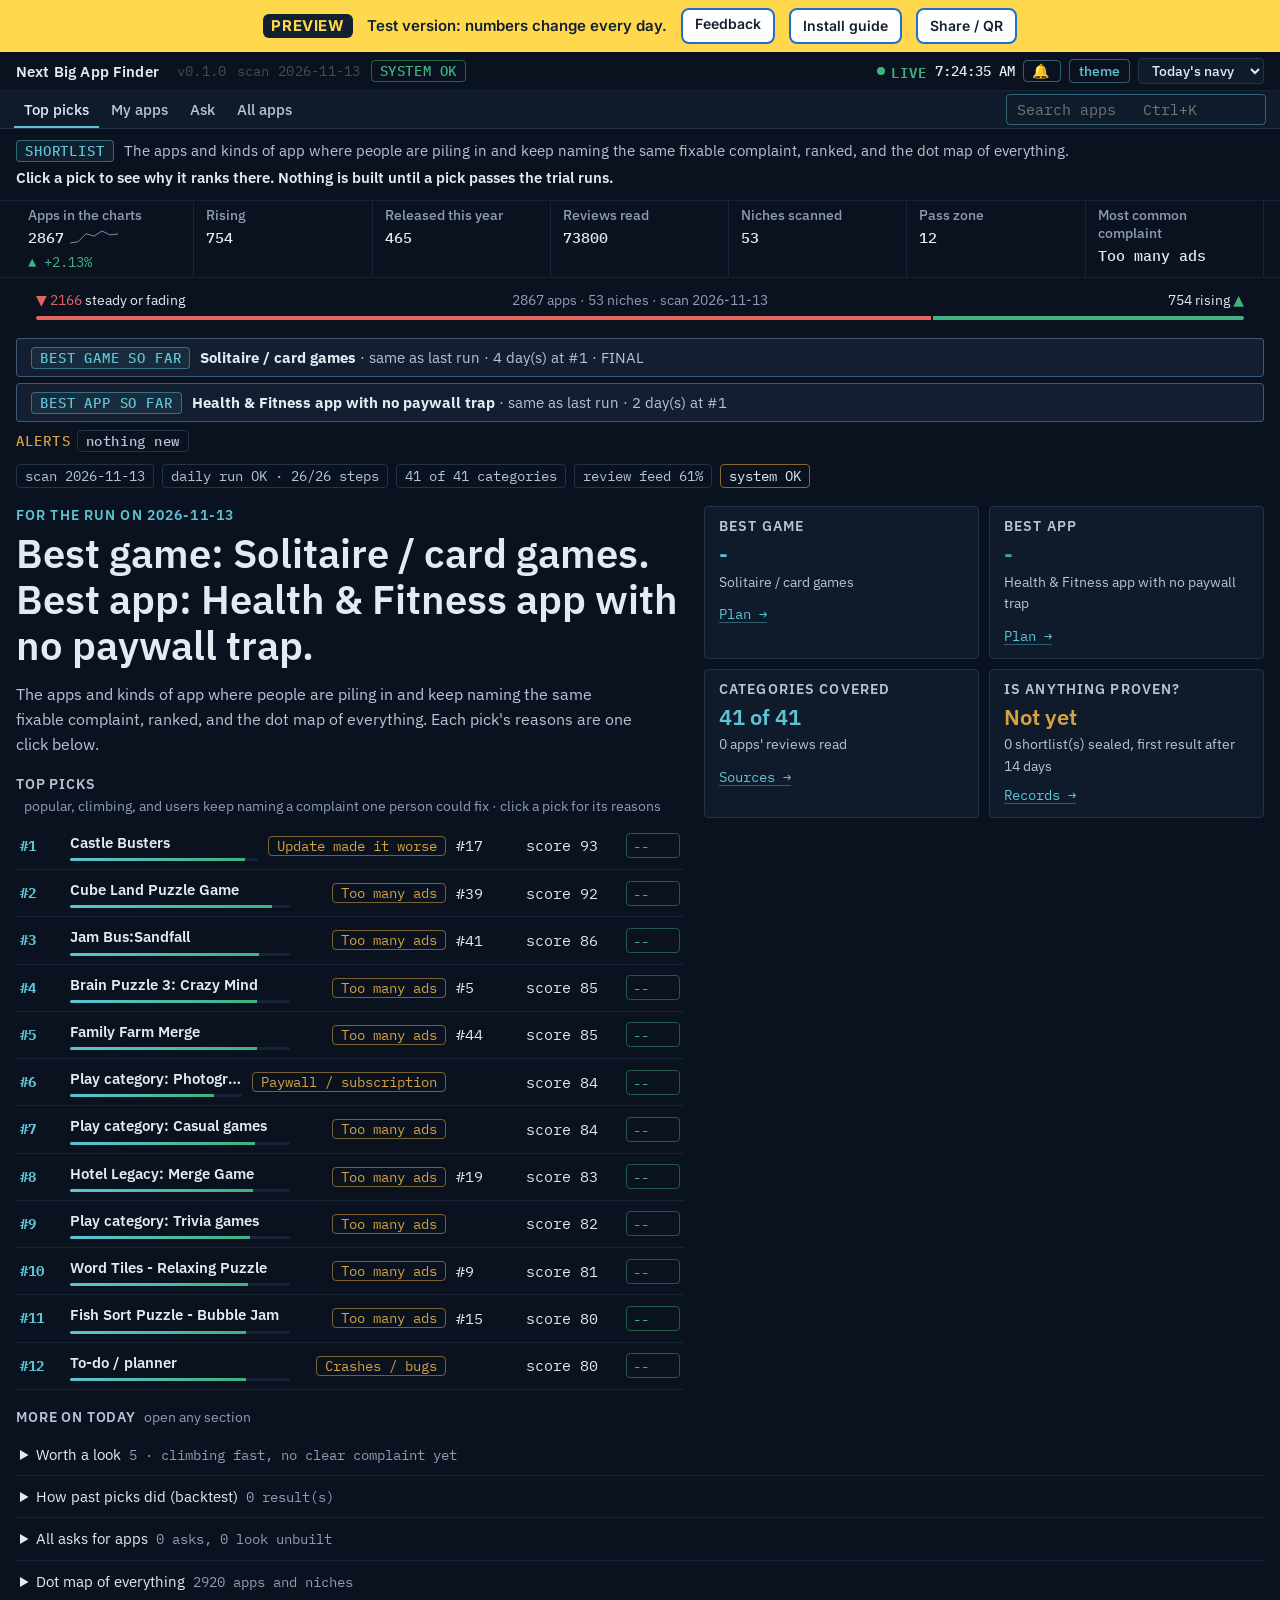
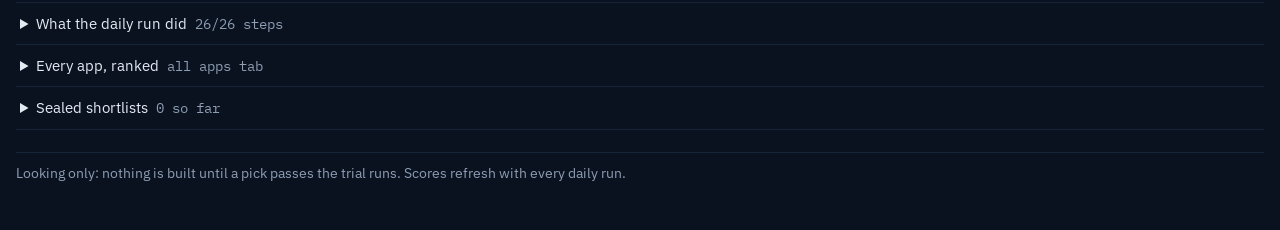
==== index.html @ 0a5217fc "Update 2026-11-14" ====
<!doctype html><html lang="en"><head><meta charset="utf-8"><meta name="viewport" content="width=device-width,initial-scale=1"><title>Next Big App Finder</title><meta name="theme-color" content="#0a1220"><link rel="preconnect" href="https://fonts.googleapis.com"><link rel="preconnect" href="https://fonts.gstatic.com" crossorigin><link rel="stylesheet" href="https://fonts.googleapis.com/css2?family=Inter:wght@400;500;600;700&family=JetBrains+Mono:wght@400;600;700&family=Space+Grotesk:wght@500;600;700&family=IBM+Plex+Sans:wght@400;500;600&family=IBM+Plex+Mono:wght@400;500&display=swap"><link rel="stylesheet" href="app.css"><script>
try{
  
  if(localStorage.getItem('look')!=='navy'){localStorage.setItem('skin','navy');localStorage.setItem('theme','dark');localStorage.setItem('look','navy');}
  var t=localStorage.getItem('theme'),s=localStorage.getItem('skin');
  if(t)document.documentElement.setAttribute('data-theme',t); if(s)document.documentElement.setAttribute('data-skin',s);}catch(e){}</script><link rel="manifest" href="manifest.webmanifest"><link rel="icon" href="icons/icon-192.png"><link rel="apple-touch-icon" href="icons/icon-192.png"><meta name="description" content="Which phone apps and games people want, and what they keep complaining about. Updated every day."><style>#rescan{display:none!important}</style></head><body><header class="top"><span class="brand">Next Big App Finder</span><span class="muted mono">v0.1.0</span><span class="muted mono" id="scanday"></span><span class="chip" id="status">loading</span><span class="tools"><span class="live"><i></i>LIVE</span><span class="mono" id="clock"></span><button id="bell">🔔</button><button id="theme">theme</button><select id="skin"></select><button id="rescan">rescan</button></span></header><div class="alerts panel" id="alerts" hidden></div><div class="tabs"><nav id="nav"></nav><input id="search" type="search" placeholder="Search apps   Ctrl+K"></div><div class="sub" id="sub"></div><div class="strip" id="strip"></div><div class="bar" id="bar" hidden></div><main id="main"></main><pre id="layoutsweep" hidden></pre><script src="app.js"></script></body></html>
---- app.css ----
:root{--bg:#0a1220;--panel:#0f1a2b;--panel-2:#132034;--hair:#172438;--line:#21324a;--ink:#e4eaf2;--ink-2:#9fb0c4;--ink-3:#7f91a8;--acc:#5ec4d4;--up:#3fbf7f;--warn:#e0a84a;--bad:#e5645c;--glow:none;--r:6px;--sans:system-ui,-apple-system,"Segoe UI",Roboto,sans-serif;--mono:ui-monospace,Consolas,monospace;color-scheme:dark}:root[data-theme="light"]{--bg:#fbfbfc;--panel:#fff;--panel-2:#f4f6f8;--hair:#e8ebef;--line:#d3dae3;--ink:#121820;--ink-2:#465264;--ink-3:#5d6979;--acc:#1f5fbf;--up:#18794e;--warn:#9a5b00;--bad:#b42318;color-scheme:light}*{box-sizing:border-box}body{margin:0;background:var(--bg);color:var(--ink);font:16px/1.5 var(--sans)}.top{position:sticky;top:0;z-index:10;background:var(--bg);border-bottom:1px solid var(--line);display:flex;flex-wrap:wrap;align-items:center;gap:8px 16px;padding:10px 16px}.brand{font:700 18px var(--sans);letter-spacing:.04em;margin-right:8px}nav{display:flex;flex-wrap:wrap;gap:6px}nav a{color:var(--ink-2);text-decoration:none;padding:6px 12px;border-bottom:2px solid transparent;font-size:15px}nav a[aria-current]{color:var(--ink);border-bottom-color:var(--acc)}.tools{margin-left:auto;display:flex;gap:8px;align-items:center}button,select{font:500 14px var(--sans);color:var(--ink);background:transparent;border:1px solid var(--acc);border-radius:var(--r);padding:5px 10px;cursor:pointer}button:hover,select:hover{background:var(--panel-2)}main{max-width:1680px;margin:0 auto;padding:16px}.help{display:flex;flex-wrap:wrap;gap:6px 10px;align-items:baseline;background:var(--panel);border:1px solid var(--line);border-radius:var(--r);padding:10px 14px;margin-bottom:16px}.help .tag{font:600 14px var(--sans);padding:1px 9px;border-radius:99px;border:1px solid currentColor}.tag.info{color:var(--ink-2)}.tag.act{color:var(--acc)}.tag.warn{color:var(--warn)}.tag.mine{color:var(--up)}.help details{flex-basis:100%;color:var(--ink-2)}.help summary{cursor:pointer;font-size:14px;color:var(--acc)}.grid{display:grid;grid-template-columns:repeat(auto-fit,minmax(260px,1fr));gap:12px}.panel{background:var(--panel);border:1px solid var(--line);border-radius:var(--r);padding:14px;box-shadow:var(--glow)}.panel h2{margin:0 0 6px;font-size:15px;font-weight:600;color:var(--ink-2);text-transform:uppercase;letter-spacing:.05em}.big{font:700 28px var(--sans)}.muted{color:var(--ink-3);font-size:14px}.ok{color:var(--up)}.warnc{color:var(--warn)}.fault{color:var(--bad)}table{width:100%;border-collapse:collapse;font-size:15px}td,th{padding:6px 8px;border-bottom:1px solid var(--hair);text-align:left}th{color:var(--ink-2);font-weight:600;font-size:14px}main p,main li,.panel h3{overflow-wrap:anywhere}@media (max-width:600px){.tools{margin-left:0;flex-wrap:wrap}.big{font-size:22px}}:root[data-skin="electric"]:not([data-theme="light"]){--bg:#000000;--panel:#0a0d14;--panel-2:#0e121b;--hair:#0f1a2e;--line:#16305e;--ink:#eef5ff;--ink-2:#b4c3dc;--ink-3:#8797b3;--acc:#2f8cff;--glow:0 0 0 1px rgba(47,140,255,.32),0 0 20px rgba(47,140,255,.14);--r:6px}:root[data-skin="ice"]:not([data-theme="light"]){--bg:#000000;--panel:#0c1016;--panel-2:#10151d;--hair:#141c27;--line:#223448;--ink:#f2f8ff;--ink-2:#bccadb;--ink-3:#93a4b8;--acc:#a8d8ff;--glow:none;--r:12px}:root[data-skin="cobalt"]:not([data-theme="light"]){--bg:#000000;--panel:#0b0d14;--panel-2:#0f121b;--hair:#121831;--line:#1c2a5c;--ink:#eef2ff;--ink-2:#b6bfdb;--ink-3:#8c97b8;--acc:#4a72ff;--glow:none;--r:6px}:root[data-skin="cyan"]:not([data-theme="light"]){--bg:#000000;--panel:#081116;--panel-2:#0b161c;--hair:#0c2128;--line:#103a48;--ink:#ecfbff;--ink-2:#b0cbd4;--ink-3:#86a5b0;--acc:#22d3ee;--glow:0 0 0 1px rgba(34,211,238,.28),0 0 18px rgba(34,211,238,.12);--r:6px}:root[data-skin="sky"]:not([data-theme="light"]){--bg:#000000;--panel:#0c1017;--panel-2:#10151e;--hair:#141d2a;--line:#1f3249;--ink:#ecf3fb;--ink-2:#b5c4d4;--ink-3:#8c9db1;--acc:#5ab4ff;--glow:none;--r:6px}:root[data-skin="navypanels"]:not([data-theme="light"]){--bg:#000000;--panel:#0a1530;--panel-2:#0d1a3a;--hair:#122248;--line:#1e3768;--ink:#eef4ff;--ink-2:#b8c6e2;--ink-3:#8fa1c6;--acc:#4f8bff;--glow:0 8px 24px rgba(0,0,0,.6);--r:8px}:root[data-skin="blueline"]:not([data-theme="light"]){--bg:#000000;--panel:#0d0f13;--panel-2:#111419;--hair:#171b21;--line:#20252d;--ink:#e9edf2;--ink-2:#b1b8c2;--ink-3:#8a929d;--acc:#3d9bff;--glow:none;--r:6px}:root[data-skin="blueline"]:not([data-theme="light"]) .top{border-top:3px solid transparent;border-image:linear-gradient(90deg,#1d5fff,#3d9bff,#22d3ee) 1}:root[data-skin="glass"]:not([data-theme="light"]){--bg:#000000;--panel:rgba(30,44,70,.42);--panel-2:rgba(36,52,82,.42);--hair:rgba(90,160,255,.14);--line:rgba(90,160,255,.24);--ink:#eef4fb;--ink-2:#b8c4d2;--ink-3:#8f9cad;--acc:#4f9dff;--glow:inset 0 1px 0 rgba(255,255,255,.06),0 10px 30px rgba(0,0,0,.6);--r:10px}:root[data-skin="glass"]:not([data-theme="light"]) .panel{backdrop-filter:blur(10px)}:root[data-skin="royal"]:not([data-theme="light"]){--bg:#000000;--panel:#0a0d16;--panel-2:#0e121d;--hair:#131a33;--line:#1a2850;--ink:#eef3ff;--ink-2:#b6c0dc;--ink-3:#8d98ba;--acc:#3d7bff;--glow:none;--r:6px}:root[data-skin="royal"]:not([data-theme="light"]) .top{background:linear-gradient(90deg,#050d24,#0d2766 55%,#1d4fd1)}:root[data-skin="steel"]:not([data-theme="light"]){--bg:#000000;--panel:#0e1013;--panel-2:#121519;--hair:#181c21;--line:#22272e;--ink:#e6e9ed;--ink-2:#aeb5bf;--ink-3:#878f9b;--acc:#7fa6d6;--glow:none;--r:2px}.mono{font-family:var(--mono)}.chip{font:600 14px var(--mono);border:1px solid var(--line);border-radius:var(--r);padding:2px 10px;color:var(--ink-2)}.chip.ok{color:var(--up);border-color:var(--up)}.chip.warn{color:var(--warn);border-color:var(--warn)}.chip.bad{color:var(--bad);border-color:var(--bad)}.tabs{display:flex;flex-wrap:wrap;align-items:center;gap:8px 16px;padding:4px 16px;border-bottom:1px solid var(--line)}.tabs nav a{font-size:17px;padding:10px 12px}.tabs input{margin-left:auto;font:15px var(--sans);color:var(--ink);background:transparent;border:1px solid var(--acc);border-radius:var(--r);padding:7px 12px;min-width:220px}.sub{padding:10px 16px}.sub .help{margin:0}.strip{display:grid;grid-template-columns:repeat(auto-fit,minmax(150px,1fr));border-bottom:1px solid var(--line)}.strip>div{padding:10px 16px;border-right:1px solid var(--hair)}.strip b{display:block;font:600 20px var(--mono)}.strip span{color:var(--ink-2);font-size:14px}.two{display:grid;grid-template-columns:minmax(0,1.1fr) minmax(0,1fr);gap:16px}@media (max-width:1000px){.two{grid-template-columns:1fr}}.sec{font:700 15px var(--sans);letter-spacing:.08em;text-transform:uppercase;margin:18px 0 8px}.sec small{font-weight:400;letter-spacing:0;text-transform:none;color:var(--ink-2);font-size:15px;margin-left:8px}details.pick{border-bottom:1px solid var(--hair)}details.pick summary{list-style:none;display:grid;grid-template-columns:40px minmax(0,1fr) auto 110px 90px;gap:10px;align-items:center;padding:10px 4px;cursor:pointer}details.pick summary::-webkit-details-marker{display:none}details.pick .t{overflow:hidden;text-overflow:ellipsis;white-space:nowrap;font-weight:600}details.pick ul{margin:0 0 12px 50px;padding:0;color:var(--ink-2)}details.pick li{margin:2px 0}.badge{font:500 14px var(--mono);border:1px solid currentColor;border-radius:var(--r);padding:2px 8px;white-space:nowrap}@media (max-width:640px){details.pick summary{grid-template-columns:30px minmax(0,1fr) auto auto}details.pick summary .badge{display:none}}.map svg{width:100%;height:auto;display:block}.map text{fill:var(--ink-2);font:14px var(--mono)}.map .zone{fill:color-mix(in srgb,var(--up) 12%,transparent);stroke:var(--up)}.map .ax{stroke:var(--line)}form.want label{display:block;margin:10px 0 4px;font-size:14px;color:var(--ink-2)}form.want input[type=number],form.want input[type=text]{font:16px var(--sans);color:var(--ink);background:var(--panel-2);border:1px solid var(--line);border-radius:var(--r);padding:6px 10px;width:100%;max-width:320px}.opts{display:flex;flex-wrap:wrap;gap:6px 14px}.opts label{display:inline-flex;gap:6px;color:var(--ink);font-size:15px;margin:0}a{color:var(--acc)}.c-up{color:var(--up)}.c-acc{color:var(--acc)}.c-flat{color:var(--ink-2)}.c-bad{color:var(--bad)}.c-warn{color:var(--warn)}.strip b{display:flex;align-items:center;gap:8px;flex-wrap:wrap}.strip i{font:500 14px var(--mono);font-style:normal}.spark{width:64px;height:18px;color:var(--ink-2)}.bar{display:grid;grid-template-columns:1fr auto 1fr;gap:4px 12px;padding:8px 16px;border-bottom:1px solid var(--line);font-size:15px}.bar .br{text-align:right}.bar .bt{grid-column:1/-1;display:flex;height:3px;gap:2px}.bar .bt i:first-child{background:var(--bad)}.bar .bt i:last-child{background:var(--up)}.map .zl{fill:var(--up);font-weight:700}.map .dot{fill:var(--ink-3);opacity:.55}.map .dot.on{fill:var(--acc);opacity:.95}.map .dl{fill:var(--ink);font-weight:700}.scroll{overflow-x:auto}textarea{font:14px var(--mono);color:var(--ink);background:var(--panel-2);border:1px solid var(--line);border-radius:var(--r);padding:6px 10px;width:100%;max-width:520px}.today .tgrid{display:grid;grid-template-columns:repeat(auto-fit,minmax(180px,1fr));gap:10px;margin-top:8px}.today .tgrid>div{border:1px solid var(--line);border-radius:6px;padding:10px;min-width:0}.today .tgrid span{display:block;font:14px var(--sans);color:var(--ink-2)}.today .tgrid b{display:block;overflow-wrap:anywhere}.today .tgrid small{display:block;font:14px var(--sans)}.today ul{margin:8px 0 0;padding-left:18px}@media (max-width:600px){.top{position:static;padding:8px 16px;gap:6px 10px}#clock{display:none}.top .tools button,.top .tools select{padding:4px 8px}.tabs{padding:0 0 8px;gap:6px}.tabs nav{flex-wrap:nowrap;overflow-x:auto;width:100%;padding:0 8px;scrollbar-width:none;-webkit-overflow-scrolling:touch}.tabs nav::-webkit-scrollbar{display:none}.tabs nav a{white-space:nowrap;font-size:16px;padding:10px 10px;flex:none}.tabs input{margin:0 16px;min-width:0;width:calc(100% - 32px)}}.ask label{display:block;font-size:14px;color:var(--ink-2);margin-bottom:6px}.ask .arow{display:flex;gap:8px}.ask input{flex:1;min-width:0;font:16px var(--sans);color:var(--ink);background:var(--panel-2);border:1px solid var(--acc);border-radius:var(--r);padding:8px 12px}.aex{display:flex;flex-wrap:wrap;gap:6px;margin-top:10px}.aex button{font-size:14px;text-align:left;white-space:normal}.aout{margin-top:12px}.aout h3{margin:0 0 8px;font-size:17px}.alist{margin:0;padding-left:20px}.alist li{margin:6px 0}.asrc{display:block;font:14px var(--mono);color:var(--ink-3);overflow-wrap:anywhere}.aout q{display:block;color:var(--ink-2);font-style:italic}.acmp td,.acmp th{font-size:14px;vertical-align:top}.acmp td:first-child{color:var(--ink-2);white-space:nowrap}details.panel{margin-top:12px}details.panel summary{cursor:pointer;color:var(--acc);font-size:14px}@media (max-width:600px){.ask .arow{flex-direction:column}.ask button[type=submit]{width:100%}.acmp td:first-child{white-space:normal}}.mtiles{display:grid;grid-template-columns:repeat(auto-fit,minmax(170px,1fr));gap:10px;margin-bottom:12px}.mtiles>div{background:var(--panel);border:1px solid var(--line);border-radius:var(--r);padding:10px 14px;box-shadow:var(--glow);min-width:0}.mtiles span{display:block;color:var(--ink-2);font-size:14px}.mtiles b{display:block;font:700 22px var(--sans);overflow-wrap:anywhere}.mtiles small{display:block;color:var(--ink-3);font-size:14px}.mphone{margin:0 0 4px}.mgrid{display:grid;grid-template-columns:repeat(auto-fill,minmax(min(100%,360px),1fr));gap:12px;align-items:start}.mcard{background:var(--panel);border:1px solid var(--line);border-radius:var(--r);padding:14px;box-shadow:var(--glow);display:flex;flex-direction:column;gap:10px;min-width:0}.mcard header{display:flex;gap:12px;align-items:flex-start}.mt{flex:1;min-width:0}.mt h3{display:inline;margin:0 8px 0 0;font:700 17px var(--sans)}.mt p{margin:4px 0 0;color:var(--ink-2);font-size:14px;line-height:1.4}.mcard .chip{font:500 14px var(--mono);border:1px solid var(--line);border-radius:99px;padding:0 8px;color:var(--ink-2);white-space:nowrap}.mscore{flex:0 0 auto;width:72px;text-align:center;border:1px solid currentColor;border-radius:var(--r);padding:4px 0}.mscore b{display:block;font:700 26px/1.1 var(--sans)}.mscore small{display:block;font-size:14px}.mseg{display:flex;gap:3px}.mseg i{flex:1;height:8px;border-radius:2px;background:var(--panel-2);border:1px solid var(--line)}.mseg i.g-done{background:var(--up);border-color:var(--up)}.mseg i.g-doing{background:var(--warn);border-color:var(--warn)}.mstat{display:flex;justify-content:space-between;gap:8px;flex-wrap:wrap;font-size:14px;color:var(--ink-2);margin-top:-4px}.mnext{margin:0;font-size:15px;color:var(--ink-2)}.mnext b{color:var(--ink)}.mwho{font:600 14px var(--sans);color:var(--acc);border:1px solid var(--acc);border-radius:99px;padding:0 8px;white-space:nowrap}.macts{display:flex;flex-wrap:wrap;gap:8px;align-items:center}.mbtn{display:inline-flex;align-items:baseline;gap:6px;font:600 15px var(--sans);color:var(--bg);background:var(--acc);border:1px solid var(--acc);border-radius:var(--r);padding:6px 12px;text-decoration:none}.mbtn small{font-weight:400;font-size:14px;opacity:.85}.mbtn.ghost{background:transparent;color:var(--acc)}.mnone{font-size:14px;color:var(--ink-3);border:1px dashed var(--line);border-radius:var(--r);padding:5px 10px}.mmore summary{cursor:pointer;color:var(--acc);font-size:14px}.mmore ul{margin:8px 0 0 18px;padding:0;color:var(--ink-2);font-size:15px}.mmore li{margin:3px 0}.msl{list-style:none;margin:8px 0 0;padding:0;display:flex;flex-wrap:wrap;gap:4px 12px;font-size:14px;color:var(--ink-3)}.msl span{margin-right:4px}.msl .s-done{color:var(--up)}.msl .s-doing{color:var(--warn)}.mhow{margin-top:16px}@media (max-width:600px){.mscore{width:62px}.mscore b{font-size:22px}}:root{--bg:#04070d;--panel:rgba(13,21,36,.66);--panel-2:rgba(22,34,56,.72);--hair:rgba(120,190,255,.09);--line:rgba(120,190,255,.17);--ink:#eaf2ff;--ink-2:#a9b9cf;--ink-3:#8494ab;--acc:#38d6f5;--acc-2:#3b82f6;--up:#34e3a1;--warn:#ffc35a;--bad:#ff6b7a;--grad:linear-gradient(120deg,#38d6f5 0%,#3b82f6 100%);--glow:0 0 0 1px rgba(56,214,245,.05),0 12px 40px -18px rgba(0,0,0,.9);--glow-acc:0 0 18px rgba(56,214,245,.35);--r:14px;--glass:blur(14px) saturate(140%);--gridline:rgba(120,190,255,.045);--halo1:rgba(56,214,245,.13);--halo2:rgba(59,130,246,.12);--sans:"Inter",system-ui,-apple-system,"Segoe UI",Roboto,sans-serif;--disp:"Space Grotesk","Inter",system-ui,sans-serif;--mono:"JetBrains Mono",ui-monospace,Consolas,monospace;color-scheme:dark}:root[data-theme="light"]{--bg:#f3f6fb;--panel:rgba(255,255,255,.78);--panel-2:rgba(236,242,250,.9);--hair:rgba(30,70,140,.08);--line:rgba(30,70,140,.16);--ink:#0d1626;--ink-2:#44526a;--ink-3:#5b687c;--acc:#0a7fb8;--acc-2:#2563eb;--up:#0f8a5f;--warn:#9a5b00;--bad:#c0263a;--grad:linear-gradient(120deg,#0891b2 0%,#2563eb 100%);--glow:0 1px 0 rgba(255,255,255,.8) inset,0 10px 30px -16px rgba(20,50,110,.28);--glow-acc:0 0 14px rgba(37,99,235,.22);--gridline:rgba(30,70,140,.05);--halo1:rgba(8,145,178,.10);--halo2:rgba(37,99,235,.09);color-scheme:light}html{background:var(--bg)}body{background:radial-gradient(900px 520px at 8% -8%,var(--halo1),transparent 70%),radial-gradient(800px 600px at 105% 110%,var(--halo2),transparent 70%),linear-gradient(var(--gridline) 1px,transparent 1px) 0 0/44px 44px,linear-gradient(90deg,var(--gridline) 1px,transparent 1px) 0 0/44px 44px,var(--bg);background-attachment:fixed;font:16px/1.55 var(--sans);-webkit-font-smoothing:antialiased;min-height:100vh}::selection{background:rgba(56,214,245,.3)}.top{background:color-mix(in srgb,var(--bg) 72%,transparent);backdrop-filter:var(--glass);-webkit-backdrop-filter:var(--glass);border-bottom:1px solid var(--line);padding:12px 20px}.top::after{content:"";position:absolute;left:0;right:0;bottom:-1px;height:1px;background:var(--grad);opacity:.55}.brand{font:700 20px var(--disp);letter-spacing:.01em;display:inline-flex;align-items:center;gap:10px;background:var(--grad);-webkit-background-clip:text;background-clip:text;color:transparent}.brand::before{content:"";width:12px;height:12px;border-radius:4px;background:var(--grad);box-shadow:var(--glow-acc);transform:rotate(45deg);flex:none}.top .muted{font-size:14px;letter-spacing:.02em}#clock{color:var(--ink-2);font-size:14px;font-variant-numeric:tabular-nums}.chip{border-radius:99px;padding:3px 12px;font-size:14px;letter-spacing:.06em;background:var(--panel-2)}.chip.ok{box-shadow:0 0 14px color-mix(in srgb,var(--up) 35%,transparent)}.chip.warn{box-shadow:0 0 14px color-mix(in srgb,var(--warn) 30%,transparent)}.chip.bad{box-shadow:0 0 14px color-mix(in srgb,var(--bad) 35%,transparent)}.chip.ok::before,.chip.warn::before,.chip.bad::before{content:"";display:inline-block;width:7px;height:7px;border-radius:50%;background:currentColor;margin-right:7px;vertical-align:1px;box-shadow:0 0 8px currentColor}@media (prefers-reduced-motion:no-preference){.chip.ok::before{animation:pulse 2.4s ease-in-out infinite}}@keyframes pulse{50%{opacity:.35}}button,select{font:500 14px var(--sans);border:1px solid var(--line);border-radius:99px;padding:6px 14px;background:var(--panel-2);color:var(--ink);transition:border-color .15s,box-shadow .15s,background .15s}button:hover,select:hover{background:var(--panel-2);border-color:var(--acc);box-shadow:var(--glow-acc)}button:focus-visible,select:focus-visible,input:focus-visible,textarea:focus-visible,nav a:focus-visible,summary:focus-visible{outline:2px solid var(--acc);outline-offset:2px}button[type=submit]{background:var(--grad);border-color:transparent;color:#03111d;font-weight:600}button[type=submit]:hover{box-shadow:var(--glow-acc);filter:brightness(1.08)}select option{background:#0b1322;color:#eaf2ff}:root[data-theme="light"] select option{background:#fff;color:#0d1626}.tabs{padding:10px 20px;border-bottom:1px solid var(--hair);gap:10px 16px}nav{gap:4px}.tabs nav a{font:500 15px var(--sans);padding:8px 16px;border-radius:99px;border:1px solid transparent;color:var(--ink-2);transition:color .15s,background .15s,border-color .15s}.tabs nav a:hover{color:var(--ink);background:var(--panel-2)}.tabs nav a[aria-current]{color:var(--ink);border-color:color-mix(in srgb,var(--acc) 55%,transparent);background:linear-gradient(120deg,color-mix(in srgb,var(--acc) 18%,transparent),color-mix(in srgb,var(--acc-2) 14%,transparent));box-shadow:0 0 16px color-mix(in srgb,var(--acc) 22%,transparent)}.tabs input,.ask input,form.want input[type=number],form.want input[type=text],textarea{background:var(--panel-2);border:1px solid var(--line);border-radius:12px;color:var(--ink);transition:border-color .15s,box-shadow .15s}.tabs input{border-radius:99px;padding:8px 16px 8px 38px;min-width:260px;background:var(--panel-2) url("data:image/svg+xml,%3Csvg xmlns='http://www.w3.org/2000/svg' width='16' height='16' fill='none' stroke='%2338d6f5' stroke-width='2' stroke-linecap='round'%3E%3Ccircle cx='7' cy='7' r='5'/%3E%3Cpath d='M11 11l3.5 3.5'/%3E%3C/svg%3E") no-repeat 14px 50%}.tabs input:focus,.ask input:focus,form.want input:focus,textarea:focus{border-color:var(--acc);box-shadow:var(--glow-acc);outline:none}.sub{padding:14px 20px 0}.strip{gap:10px;padding:14px 20px 4px;border-bottom:0;grid-template-columns:repeat(auto-fit,minmax(170px,1fr))}.strip>div{background:var(--panel);border:1px solid var(--line);border-radius:var(--r);padding:12px 16px;box-shadow:var(--glow);backdrop-filter:var(--glass);-webkit-backdrop-filter:var(--glass);position:relative;overflow:hidden}.strip>div::before{content:"";position:absolute;inset:0 0 auto 0;height:2px;background:var(--grad);opacity:.7}.strip span{font-size:14px;text-transform:uppercase;letter-spacing:.09em;color:var(--ink-3)}.strip b{font:700 22px var(--disp);margin-top:4px}.spark{color:var(--acc)}.bar{margin:10px 20px 0;border:1px solid var(--line);border-radius:var(--r);background:var(--panel);padding:10px 16px}.bar .bt{height:4px;border-radius:99px;overflow:hidden}main{padding:20px}@media (prefers-reduced-motion:no-preference){main>*{animation:rise .35s ease-out both}}@keyframes rise{from{opacity:0;transform:translateY(6px)}}.panel,.help{background:var(--panel);border:1px solid var(--line);border-radius:var(--r);box-shadow:var(--glow);backdrop-filter:var(--glass);-webkit-backdrop-filter:var(--glass)}.panel{padding:16px 18px;transition:border-color .2s}.panel:hover{border-color:color-mix(in srgb,var(--acc) 30%,var(--line))}.grid>.panel,.two>div>.panel{margin:0}main>.panel+.panel,main .panel+.panel{margin-top:12px}.grid>.panel+.panel{margin-top:0}.panel h2{font:600 14px var(--sans);letter-spacing:.12em;color:var(--ink-3);margin-bottom:8px}.panel h3{font:600 17px var(--disp);margin:0 0 8px}.big{font:700 32px/1.15 var(--disp);background:var(--grad);-webkit-background-clip:text;background-clip:text;color:transparent;display:block;width:fit-content;max-width:100%}.help{padding:10px 16px}.help .tag{border-radius:99px;font-size:14px;letter-spacing:.08em;text-transform:uppercase;padding:2px 10px;background:color-mix(in srgb,currentColor 10%,transparent)}.sec{font:600 14px var(--disp);letter-spacing:.14em;display:flex;align-items:baseline;flex-wrap:wrap;gap:4px 0;margin:22px 0 10px}.sec::before{content:"";width:4px;height:16px;border-radius:4px;background:var(--grad);box-shadow:var(--glow-acc);margin-right:10px;align-self:center}.today .sec{margin-top:0}.today .tgrid>div{background:var(--panel-2);border:1px solid var(--hair);border-radius:12px;padding:12px}.today .tgrid span{font-size:14px;text-transform:uppercase;letter-spacing:.08em;color:var(--ink-3)}.today .tgrid b{font:600 17px var(--disp);margin-top:2px}details.pick{background:var(--panel);border:1px solid var(--hair);border-radius:12px;margin:0 0 8px;transition:border-color .15s,box-shadow .15s}details.pick:hover,details.pick[open]{border-color:color-mix(in srgb,var(--acc) 40%,transparent);box-shadow:0 0 22px -8px color-mix(in srgb,var(--acc) 45%,transparent)}details.pick summary{padding:12px 14px}details.pick summary>span:first-child{font:700 14px var(--mono);color:var(--acc)}details.pick ul{margin:0 14px 14px 64px}.badge{border-radius:99px;font-size:14px;padding:2px 10px;background:color-mix(in srgb,currentColor 10%,transparent)}table{font-size:15px;border-collapse:separate;border-spacing:0}th{font:600 14px var(--sans);text-transform:uppercase;letter-spacing:.09em;color:var(--ink-3);border-bottom:1px solid var(--line);padding:10px 10px}td{padding:9px 10px;border-bottom:1px solid var(--hair)}tr:last-child td{border-bottom:0}tr:hover td{background:color-mix(in srgb,var(--acc) 6%,transparent)}th a{color:inherit;text-decoration:none}th a:hover{color:var(--acc)}a{color:var(--acc);text-decoration-color:color-mix(in srgb,var(--acc) 40%,transparent);text-underline-offset:3px}.map .zone{fill:color-mix(in srgb,var(--up) 10%,transparent);stroke:color-mix(in srgb,var(--up) 60%,transparent);stroke-dasharray:4 3}.map .ax{stroke:var(--hair)}.map .dot.on{fill:var(--acc);filter:drop-shadow(0 0 4px var(--acc))}.mbar{background:var(--panel-2)}.mbar i{background:var(--grad);box-shadow:var(--glow-acc)}*{scrollbar-width:thin;scrollbar-color:color-mix(in srgb,var(--acc) 35%,transparent) transparent}::-webkit-scrollbar{width:10px;height:10px}::-webkit-scrollbar-thumb{background:color-mix(in srgb,var(--acc) 30%,transparent);border-radius:99px;border:2px solid transparent;background-clip:padding-box}:root[data-skin]:not([data-theme="light"]) body{background:var(--bg)}@media (max-width:600px){.top{position:relative;padding:10px 16px}.brand{font-size:18px}.tabs{padding:8px 0 10px}.tabs nav{padding:0 16px;gap:6px}.tabs nav a{padding:9px 14px;font-size:15px;min-height:40px}.tabs input{margin:0 16px;min-width:0;width:calc(100% - 32px)}.strip{padding:12px 16px 2px;grid-template-columns:repeat(2,minmax(0,1fr));gap:8px}.strip>div{padding:10px 12px}.strip b{font-size:18px}.sub{padding:12px 16px 0}main{padding:16px}.bar{margin:8px 16px 0}.big{font-size:26px}details.pick summary{padding:10px}details.pick ul{margin:0 10px 12px 40px}button,select{min-height:36px}}@supports not (backdrop-filter:blur(1px)){:root:not([data-theme="light"]){--panel:#0b1322;--panel-2:#111c30}}:root[data-skin="navy"]{--bg:#0a1220;--panel:#0f1a2b;--panel-2:#132034;--hair:#172438;--line:#21324a;--ink:#e4eaf2;--ink-2:#b7c4d4;--ink-3:#8d9db2;--acc:#5ec4d4;--acc-2:#5ec4d4;--up:#3fb27f;--warn:#d4a33f;--bad:#e3655c;--grad:none;--glow:none;--glow-acc:none;--r:4px;--glass:none;--gridline:transparent;--halo1:transparent;--halo2:transparent;--sans:"IBM Plex Sans",system-ui,"Segoe UI",sans-serif;--disp:"IBM Plex Sans",system-ui,"Segoe UI",sans-serif;--mono:"IBM Plex Mono",Consolas,monospace;--band:rgba(140,202,255,.075);--band-line:rgba(140,202,255,.34);color-scheme:dark}:root[data-skin="navy"] body{background:var(--bg);font:16px/1.55 var(--sans);color:var(--ink)}:root[data-skin="navy"] *{backdrop-filter:none!important;-webkit-backdrop-filter:none!important;text-shadow:none!important}:root[data-skin="navy"] .panel,:root[data-skin="navy"] .strip>div,:root[data-skin="navy"] details.pick,:root[data-skin="navy"] .today .tgrid>div,:root[data-skin="navy"] .bar,:root[data-skin="navy"] .help{background:var(--panel);border:1px solid var(--line);border-radius:4px;box-shadow:none;animation:none}:root[data-skin="navy"] .panel:hover,:root[data-skin="navy"] details.pick:hover{border-color:var(--line);transform:none;box-shadow:none}:root[data-skin="navy"] .strip>div::before,:root[data-skin="navy"] .sec::before,:root[data-skin="navy"] .top::after,:root[data-skin="navy"] .brand::before{display:none}:root[data-skin="navy"] .top{background:var(--bg);border-bottom:1px solid var(--hair);padding:6px 16px;min-height:0;gap:10px}:root[data-skin="navy"] .brand{font:600 15px var(--sans);color:var(--ink);background:none;-webkit-text-fill-color:currentColor}:root[data-skin="navy"] .top .muted{font:400 14px var(--mono);color:var(--ink-4,#454c57)}:root[data-skin="navy"] .chip{font:500 14px var(--mono);letter-spacing:.04em;border:1px solid var(--line);border-radius:4px;padding:1px 8px;background:transparent;color:var(--ink-2);box-shadow:none}:root[data-skin="navy"] .chip::before{display:none}:root[data-skin="navy"] .chip.ok{color:var(--up);border-color:color-mix(in srgb,var(--up) 50%,transparent)}:root[data-skin="navy"] .chip.warn{color:var(--warn);border-color:color-mix(in srgb,var(--warn) 50%,transparent)}:root[data-skin="navy"] .chip.bad{color:var(--bad);border-color:color-mix(in srgb,var(--bad) 50%,transparent)}:root[data-skin="navy"] #clock{font:500 14px var(--mono);color:var(--ink)}:root[data-skin="navy"] button,:root[data-skin="navy"] select{font:500 14px var(--sans);color:var(--acc);background:transparent;border:1px solid color-mix(in srgb,var(--acc) 45%,transparent);border-radius:4px;padding:2px 9px;box-shadow:none}:root[data-skin="navy"] select{color:var(--ink);border-color:var(--line);background:var(--panel)}:root[data-skin="navy"] button:hover{background:color-mix(in srgb,var(--acc) 12%,transparent);transform:none;box-shadow:none}:root[data-skin="navy"] button[type=submit]{background:color-mix(in srgb,var(--acc) 20%,transparent);color:var(--acc)}:root[data-skin="navy"] .tabs{background:var(--panel);border-bottom:1px solid var(--line);padding:0 14px;gap:6px;flex-wrap:wrap}:root[data-skin="navy"] .tabs nav{display:flex;flex-wrap:wrap;gap:0 2px}:root[data-skin="navy"] .tabs nav a{font:500 15px var(--sans);color:var(--ink-2);background:none;border:0;border-radius:0;padding:9px 10px 7px;border-bottom:2px solid transparent;box-shadow:none}:root[data-skin="navy"] .tabs nav a:hover{color:var(--ink);background:none}:root[data-skin="navy"] .tabs nav a[aria-current]{color:var(--ink);background:none;border-bottom-color:var(--acc);box-shadow:none}:root[data-skin="navy"] .tabs input{font:15px var(--mono);color:var(--acc);background:transparent;border:1px solid color-mix(in srgb,var(--acc) 45%,transparent);border-radius:4px;padding:5px 10px;box-shadow:none;max-width:240px}:root[data-skin="navy"] .sub{padding:8px 16px 0}:root[data-skin="navy"] .help{background:transparent;border:0;padding:4px 0;font-size:15px;color:var(--ink-2)}:root[data-skin="navy"] .help .tag,:root[data-skin="navy"] .ntag{font:500 14px var(--mono);letter-spacing:.06em;text-transform:uppercase;color:var(--acc);border:1px solid color-mix(in srgb,var(--acc) 45%,transparent);background:color-mix(in srgb,var(--acc) 8%,transparent);border-radius:4px;padding:1px 8px}:root[data-skin="navy"] .strip{gap:0;margin:8px 0 0;border-top:1px solid var(--hair);border-bottom:1px solid var(--hair);background:var(--bg)}:root[data-skin="navy"] .strip>div{background:transparent;border:0;border-right:1px solid var(--hair);border-radius:0;padding:6px 14px}:root[data-skin="navy"] .strip span{font:500 14px var(--sans);letter-spacing:0;text-transform:none;color:var(--ink-3)}:root[data-skin="navy"] .strip b{font:500 15px var(--mono);color:var(--ink);background:none;-webkit-text-fill-color:currentColor}:root[data-skin="navy"] .strip i{font:400 14px var(--mono);font-style:normal}:root[data-skin="navy"] .bar{background:var(--bg);border:0;border-radius:0;padding:4px 16px 6px;font-size:14px}:root[data-skin="navy"] .bar .bt i:first-child{background:var(--bad)}:root[data-skin="navy"] .bar .bt i:last-child{background:var(--up)}:root[data-skin="navy"] .sec{font:600 14px var(--sans);letter-spacing:.06em;text-transform:uppercase;color:var(--ink-2);padding:0;margin:18px 0 8px}:root[data-skin="navy"] .sec small{font:400 14px var(--sans);letter-spacing:0;text-transform:none;color:var(--ink-3);margin-left:8px}:root[data-skin="navy"] h1,:root[data-skin="navy"] h2,:root[data-skin="navy"] h3,:root[data-skin="navy"] .big{font-family:var(--sans);background:none;-webkit-text-fill-color:currentColor;color:var(--ink)}:root[data-skin="navy"] main{padding:12px 16px 32px;max-width:none}:root[data-skin="navy"] details.pick{background:transparent;border:0;border-bottom:1px solid var(--hair);border-radius:0;margin:0}:root[data-skin="navy"] details.pick summary{padding:8px 4px;font-size:15px}:root[data-skin="navy"] details.pick[open]{background:var(--panel)}:root[data-skin="navy"] .badge{font:500 14px var(--mono);border-radius:4px;background:transparent}:root[data-skin="navy"] table th{font:600 14px var(--sans);letter-spacing:.04em;text-transform:uppercase;color:var(--ink-3);background:var(--panel)}:root[data-skin="navy"] table td{border-color:var(--hair)}:root[data-skin="navy"] tr:hover td{background:color-mix(in srgb,var(--acc) 6%,transparent)}:root[data-skin="navy"] a{color:var(--acc)}:root[data-skin="navy"] ::selection{background:color-mix(in srgb,var(--acc) 30%,transparent)}.nband{display:flex;gap:10px;align-items:baseline;padding:7px 14px;margin:0 0 6px;background:var(--band,rgba(140,202,255,.075));border:1px solid var(--band-line,rgba(140,202,255,.34));border-radius:4px;font-size:15px;color:var(--ink-2)}.nband b{color:var(--ink)}.nband .ntag{flex:0 0 auto}.nalerts{display:flex;flex-wrap:wrap;gap:6px;align-items:center;margin:8px 0;font:500 14px var(--mono);color:var(--warn)}.nalerts>span:first-child{letter-spacing:.08em}.nalerts .chip{color:var(--ink)}.nchips{display:flex;flex-wrap:wrap;gap:8px;margin:12px 0 18px}.nchips span{font:400 14px var(--mono);border:1px solid var(--line);border-radius:4px;padding:2px 8px;color:var(--ink-2)}.nchips span.hl{border-color:color-mix(in srgb,var(--warn) 60%,transparent);color:var(--ink)}.nhero{display:grid;grid-template-columns:minmax(0,1fr) minmax(300px,560px);gap:20px;align-items:start}.nkick{font:600 14px var(--sans);letter-spacing:.08em;text-transform:uppercase;color:var(--acc);margin:0 0 6px}.nhero h1{font:600 40px/1.15 var(--sans);margin:0 0 14px;color:var(--ink)}.nlead{color:var(--ink-2);font-size:16px;margin:0 0 18px;max-width:62ch}.ncards{display:grid;grid-template-columns:1fr 1fr;gap:10px}.ncard{background:var(--panel);border:1px solid var(--line);border-radius:4px;padding:10px 14px;min-width:0}.ncard h4{margin:0 0 6px;font:600 14px var(--sans);letter-spacing:.08em;text-transform:uppercase;color:var(--ink-2)}.ncard b{display:block;font:600 22px/1.2 var(--sans);color:var(--acc);overflow-wrap:anywhere}.ncard b.w{color:var(--warn)}.ncard b.g{color:var(--up)}.ncard p{margin:4px 0 0;font-size:14px;color:var(--ink-2)}.ncard a{display:inline-block;margin-top:8px;font:400 14px var(--mono);color:var(--ink-3)}.nrows .pick summary .ctag{font:400 14px var(--mono);color:var(--warn);border:1px solid color-mix(in srgb,var(--warn) 55%,transparent);border-radius:4px;padding:0 8px;white-space:nowrap;overflow:hidden;text-overflow:ellipsis;max-width:260px}.nmore details{border-bottom:1px solid var(--hair)}.nmore summary{padding:9px 4px;cursor:pointer;font-size:15px}.nmore summary small{font:400 14px var(--mono);color:var(--ink-3);margin-left:8px}.nmore details>div{padding:4px 0 14px}.nfoot{margin-top:22px;padding-top:10px;border-top:1px solid var(--hair);font-size:14px;color:var(--ink-3)}@media (max-width:900px){.nhero{grid-template-columns:1fr}.nhero h1{font-size:30px}}@media (max-width:600px){.ncards{grid-template-columns:1fr}.nhero h1{font-size:26px}}:root[data-skin="navy"] .strip{padding:0 16px;grid-template-columns:repeat(auto-fit,minmax(150px,1fr))}:root[data-skin="navy"] .strip>div{padding:5px 12px 6px;min-height:0}:root[data-skin="navy"] .strip span{display:block;line-height:1.3}:root[data-skin="navy"] .strip b{display:flex;align-items:center;gap:6px;line-height:1.3;flex-wrap:wrap}:root[data-skin="navy"] .strip .spark{width:48px;height:14px;color:var(--ink-3)}:root[data-skin="navy"] .help{padding:2px 0;gap:4px 10px}:root[data-skin="navy"] .help b{font-weight:600;color:var(--ink)}:root[data-skin="navy"] .help details{flex-basis:auto;margin-left:auto}:root[data-skin="navy"] .help details[open]{flex-basis:100%}:root[data-skin="navy"] .bar{padding:2px 16px 6px}.meter{display:block;height:3px;margin-top:4px;max-width:220px;background:var(--hair);border-radius:2px;overflow:hidden}.meter>i{display:block;height:100%;background:linear-gradient(90deg,var(--acc),var(--up))}details.pick summary .t{min-width:0}.odds{font:600 14px var(--mono);color:var(--up);border:1px solid color-mix(in srgb,var(--up) 45%,transparent);border-radius:4px;padding:0 6px;white-space:nowrap}.nrows .pick summary .ctag.gapc{color:var(--up);border-color:color-mix(in srgb,var(--up) 55%,transparent)}.vs{display:block;height:6px;width:140px;background:var(--hair);border-radius:2px;margin:3px 0;overflow:hidden}.vs>i{display:block;height:100%;background:var(--up)}.vs.all>i{background:var(--ink-3)}.live{display:inline-flex;align-items:center;gap:6px;font:600 14px var(--mono);letter-spacing:.08em;color:var(--up)}.live i{width:8px;height:8px;border-radius:50%;background:var(--up);box-shadow:0 0 0 0 color-mix(in srgb,var(--up) 60%,transparent)}@media (prefers-reduced-motion:no-preference){.live i{animation:livepulse 2s infinite}}@keyframes livepulse{0%{box-shadow:0 0 0 0 color-mix(in srgb,var(--up) 60%,transparent)}70%{box-shadow:0 0 0 8px transparent}100%{box-shadow:0 0 0 0 transparent}}#bell{position:relative;padding:1px 8px}#bell span{margin-left:3px;color:var(--warn)}#bell.hot{border-color:var(--warn)}.alerts{position:fixed;right:12px;top:44px;z-index:50;width:min(440px,calc(100vw - 24px));max-height:70vh;overflow:auto;background:var(--panel);border:1px solid var(--line);border-radius:4px;padding:10px 12px;box-shadow:0 18px 40px -12px rgba(0,0,0,.6)}.alerts .ahead{display:flex;gap:10px;align-items:center;margin-bottom:8px}.alerts .ahead button{margin-left:auto}.arow2{display:grid;gap:2px;padding:8px 0;border-top:1px solid var(--hair)}.arow2 span{color:var(--ink-2);font-size:14px}.arow2.new b::before{content:"● ";color:var(--warn)}.arow2.k-make b{color:var(--acc)}.arow2.k-idea b{color:var(--up)}.nrows details.pick summary{grid-template-columns:40px minmax(0,1fr) auto 60px 90px 54px}.nrows details.pick summary .muted.mono:last-child{font-size:14px}@media (max-width:640px){.nrows details.pick summary{grid-template-columns:30px minmax(0,1fr) auto 50px}.nrows details.pick summary>span:nth-child(4),.nrows details.pick summary>span:nth-child(5){display:none}}tr.hl td{background:color-mix(in srgb,var(--warn) 8%,transparent)}.mrow{display:block;margin-top:4px}.mtag{display:inline-block;font-size:14px;padding:1px 8px;margin:0 6px 2px 0;border:1px solid #2a3a4f;border-radius:99px;color:#cfe3ff;white-space:nowrap}.mtag.comp-Low{border-color:#2f7a55;color:#7ee2a8}.mtag.comp-Medium{border-color:#8a6d2a;color:#f0c86a}.mtag.comp-High{border-color:#8a3a3a;color:#ff9a9a}@media (max-width:640px){.nrows details.pick summary .t{grid-column:2/-1}.nrows details.pick summary .t .mrow{white-space:normal}.nrows details.pick summary .ctag{grid-column:2/3;justify-self:start;max-width:100%}.nrows details.pick summary .odds{justify-self:end}}
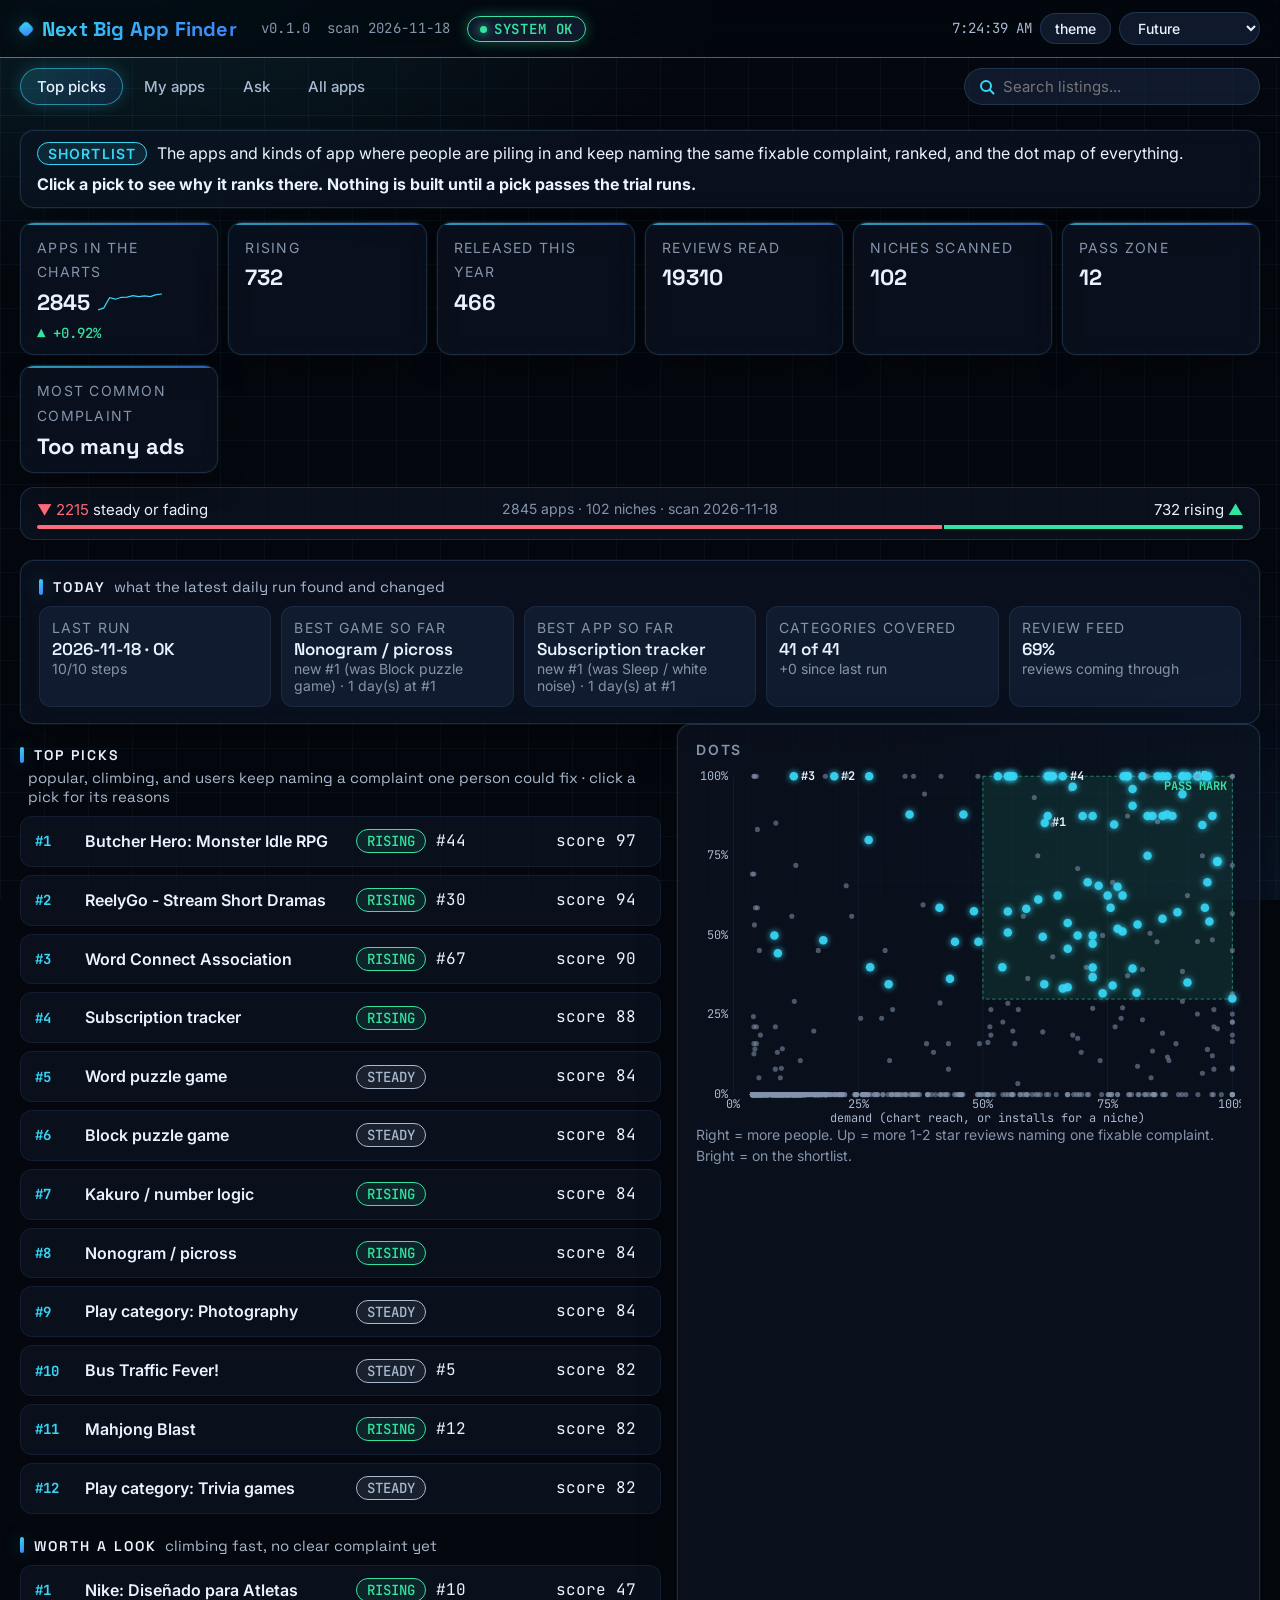
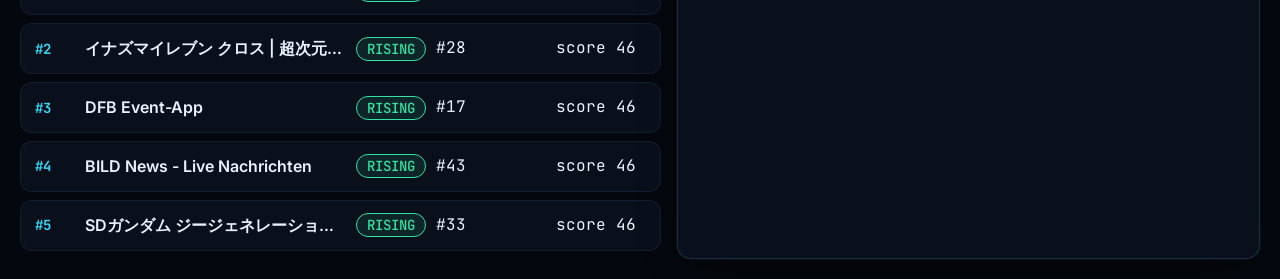
==== commit d8308f2e: "Update 2026-11-18" ====
--- a/index.html
+++ b/index.html
@@ -1,6 +1,5 @@
-<!doctype html><html lang="en"><head><meta charset="utf-8"><meta name="viewport" content="width=device-width,initial-scale=1"><title>Next Big App Finder</title><meta name="theme-color" content="#0a1220"><link rel="preconnect" href="https://fonts.googleapis.com"><link rel="preconnect" href="https://fonts.gstatic.com" crossorigin><link rel="stylesheet" href="https://fonts.googleapis.com/css2?family=Inter:wght@400;500;600;700&family=JetBrains+Mono:wght@400;600;700&family=Space+Grotesk:wght@500;600;700&family=IBM+Plex+Sans:wght@400;500;600&family=IBM+Plex+Mono:wght@400;500&display=swap"><link rel="stylesheet" href="app.css"><script>
+<!doctype html><html lang="en"><head><meta charset="utf-8"><meta name="viewport" content="width=device-width,initial-scale=1"><title>Next Big App Finder</title><meta name="theme-color" content="#04070d"><link rel="preconnect" href="https://fonts.googleapis.com"><link rel="preconnect" href="https://fonts.gstatic.com" crossorigin><link rel="stylesheet" href="https://fonts.googleapis.com/css2?family=Inter:wght@400;500;600;700&family=JetBrains+Mono:wght@400;600;700&family=Space+Grotesk:wght@500;600;700&display=swap"><link rel="stylesheet" href="app.css"><script>
 try{
-  
-  if(localStorage.getItem('look')!=='navy'){localStorage.setItem('skin','navy');localStorage.setItem('theme','dark');localStorage.setItem('look','navy');}
+  if(localStorage.getItem('look')!=='future'){localStorage.removeItem('skin');localStorage.setItem('look','future');}
   var t=localStorage.getItem('theme'),s=localStorage.getItem('skin');
-  if(t)document.documentElement.setAttribute('data-theme',t); if(s)document.documentElement.setAttribute('data-skin',s);}catch(e){}</script><link rel="manifest" href="manifest.webmanifest"><link rel="icon" href="icons/icon-192.png"><link rel="apple-touch-icon" href="icons/icon-192.png"><meta name="description" content="Which phone apps and games people want, and what they keep complaining about. Updated every day."><style>#rescan{display:none!important}</style></head><body><header class="top"><span class="brand">Next Big App Finder</span><span class="muted mono">v0.1.0</span><span class="muted mono" id="scanday"></span><span class="chip" id="status">loading</span><span class="tools"><span class="live"><i></i>LIVE</span><span class="mono" id="clock"></span><button id="bell">🔔</button><button id="theme">theme</button><select id="skin"></select><button id="rescan">rescan</button></span></header><div class="alerts panel" id="alerts" hidden></div><div class="tabs"><nav id="nav"></nav><input id="search" type="search" placeholder="Search apps   Ctrl+K"></div><div class="sub" id="sub"></div><div class="strip" id="strip"></div><div class="bar" id="bar" hidden></div><main id="main"></main><pre id="layoutsweep" hidden></pre><script src="app.js"></script></body></html>
+  if(t)document.documentElement.setAttribute('data-theme',t); if(s)document.documentElement.setAttribute('data-skin',s);}catch(e){}</script><link rel="manifest" href="manifest.webmanifest"><link rel="icon" href="icons/icon-192.png"><link rel="apple-touch-icon" href="icons/icon-192.png"><meta name="description" content="Which phone apps and games people want, and what they keep complaining about. Updated every day."><style>#rescan{display:none!important}</style></head><body><header class="top"><span class="brand">Next Big App Finder</span><span class="muted mono">v0.1.0</span><span class="muted mono" id="scanday"></span><span class="chip" id="status">loading</span><span class="tools"><span class="mono" id="clock"></span><button id="theme">theme</button><select id="skin"></select><button id="rescan">rescan</button></span></header><div class="tabs"><nav id="nav"></nav><input id="search" type="search" placeholder="Search listings..."></div><div class="sub" id="sub"></div><div class="strip" id="strip"></div><div class="bar" id="bar" hidden></div><main id="main"></main><pre id="layoutsweep" hidden></pre><script src="app.js"></script></body></html>
--- a/app.css
+++ b/app.css
@@ -1 +1 @@
-:root{--bg:#0a1220;--panel:#0f1a2b;--panel-2:#132034;--hair:#172438;--line:#21324a;--ink:#e4eaf2;--ink-2:#9fb0c4;--ink-3:#7f91a8;--acc:#5ec4d4;--up:#3fbf7f;--warn:#e0a84a;--bad:#e5645c;--glow:none;--r:6px;--sans:system-ui,-apple-system,"Segoe UI",Roboto,sans-serif;--mono:ui-monospace,Consolas,monospace;color-scheme:dark}:root[data-theme="light"]{--bg:#fbfbfc;--panel:#fff;--panel-2:#f4f6f8;--hair:#e8ebef;--line:#d3dae3;--ink:#121820;--ink-2:#465264;--ink-3:#5d6979;--acc:#1f5fbf;--up:#18794e;--warn:#9a5b00;--bad:#b42318;color-scheme:light}*{box-sizing:border-box}body{margin:0;background:var(--bg);color:var(--ink);font:16px/1.5 var(--sans)}.top{position:sticky;top:0;z-index:10;background:var(--bg);border-bottom:1px solid var(--line);display:flex;flex-wrap:wrap;align-items:center;gap:8px 16px;padding:10px 16px}.brand{font:700 18px var(--sans);letter-spacing:.04em;margin-right:8px}nav{display:flex;flex-wrap:wrap;gap:6px}nav a{color:var(--ink-2);text-decoration:none;padding:6px 12px;border-bottom:2px solid transparent;font-size:15px}nav a[aria-current]{color:var(--ink);border-bottom-color:var(--acc)}.tools{margin-left:auto;display:flex;gap:8px;align-items:center}button,select{font:500 14px var(--sans);color:var(--ink);background:transparent;border:1px solid var(--acc);border-radius:var(--r);padding:5px 10px;cursor:pointer}button:hover,select:hover{background:var(--panel-2)}main{max-width:1680px;margin:0 auto;padding:16px}.help{display:flex;flex-wrap:wrap;gap:6px 10px;align-items:baseline;background:var(--panel);border:1px solid var(--line);border-radius:var(--r);padding:10px 14px;margin-bottom:16px}.help .tag{font:600 14px var(--sans);padding:1px 9px;border-radius:99px;border:1px solid currentColor}.tag.info{color:var(--ink-2)}.tag.act{color:var(--acc)}.tag.warn{color:var(--warn)}.tag.mine{color:var(--up)}.help details{flex-basis:100%;color:var(--ink-2)}.help summary{cursor:pointer;font-size:14px;color:var(--acc)}.grid{display:grid;grid-template-columns:repeat(auto-fit,minmax(260px,1fr));gap:12px}.panel{background:var(--panel);border:1px solid var(--line);border-radius:var(--r);padding:14px;box-shadow:var(--glow)}.panel h2{margin:0 0 6px;font-size:15px;font-weight:600;color:var(--ink-2);text-transform:uppercase;letter-spacing:.05em}.big{font:700 28px var(--sans)}.muted{color:var(--ink-3);font-size:14px}.ok{color:var(--up)}.warnc{color:var(--warn)}.fault{color:var(--bad)}table{width:100%;border-collapse:collapse;font-size:15px}td,th{padding:6px 8px;border-bottom:1px solid var(--hair);text-align:left}th{color:var(--ink-2);font-weight:600;font-size:14px}main p,main li,.panel h3{overflow-wrap:anywhere}@media (max-width:600px){.tools{margin-left:0;flex-wrap:wrap}.big{font-size:22px}}:root[data-skin="electric"]:not([data-theme="light"]){--bg:#000000;--panel:#0a0d14;--panel-2:#0e121b;--hair:#0f1a2e;--line:#16305e;--ink:#eef5ff;--ink-2:#b4c3dc;--ink-3:#8797b3;--acc:#2f8cff;--glow:0 0 0 1px rgba(47,140,255,.32),0 0 20px rgba(47,140,255,.14);--r:6px}:root[data-skin="ice"]:not([data-theme="light"]){--bg:#000000;--panel:#0c1016;--panel-2:#10151d;--hair:#141c27;--line:#223448;--ink:#f2f8ff;--ink-2:#bccadb;--ink-3:#93a4b8;--acc:#a8d8ff;--glow:none;--r:12px}:root[data-skin="cobalt"]:not([data-theme="light"]){--bg:#000000;--panel:#0b0d14;--panel-2:#0f121b;--hair:#121831;--line:#1c2a5c;--ink:#eef2ff;--ink-2:#b6bfdb;--ink-3:#8c97b8;--acc:#4a72ff;--glow:none;--r:6px}:root[data-skin="cyan"]:not([data-theme="light"]){--bg:#000000;--panel:#081116;--panel-2:#0b161c;--hair:#0c2128;--line:#103a48;--ink:#ecfbff;--ink-2:#b0cbd4;--ink-3:#86a5b0;--acc:#22d3ee;--glow:0 0 0 1px rgba(34,211,238,.28),0 0 18px rgba(34,211,238,.12);--r:6px}:root[data-skin="sky"]:not([data-theme="light"]){--bg:#000000;--panel:#0c1017;--panel-2:#10151e;--hair:#141d2a;--line:#1f3249;--ink:#ecf3fb;--ink-2:#b5c4d4;--ink-3:#8c9db1;--acc:#5ab4ff;--glow:none;--r:6px}:root[data-skin="navypanels"]:not([data-theme="light"]){--bg:#000000;--panel:#0a1530;--panel-2:#0d1a3a;--hair:#122248;--line:#1e3768;--ink:#eef4ff;--ink-2:#b8c6e2;--ink-3:#8fa1c6;--acc:#4f8bff;--glow:0 8px 24px rgba(0,0,0,.6);--r:8px}:root[data-skin="blueline"]:not([data-theme="light"]){--bg:#000000;--panel:#0d0f13;--panel-2:#111419;--hair:#171b21;--line:#20252d;--ink:#e9edf2;--ink-2:#b1b8c2;--ink-3:#8a929d;--acc:#3d9bff;--glow:none;--r:6px}:root[data-skin="blueline"]:not([data-theme="light"]) .top{border-top:3px solid transparent;border-image:linear-gradient(90deg,#1d5fff,#3d9bff,#22d3ee) 1}:root[data-skin="glass"]:not([data-theme="light"]){--bg:#000000;--panel:rgba(30,44,70,.42);--panel-2:rgba(36,52,82,.42);--hair:rgba(90,160,255,.14);--line:rgba(90,160,255,.24);--ink:#eef4fb;--ink-2:#b8c4d2;--ink-3:#8f9cad;--acc:#4f9dff;--glow:inset 0 1px 0 rgba(255,255,255,.06),0 10px 30px rgba(0,0,0,.6);--r:10px}:root[data-skin="glass"]:not([data-theme="light"]) .panel{backdrop-filter:blur(10px)}:root[data-skin="royal"]:not([data-theme="light"]){--bg:#000000;--panel:#0a0d16;--panel-2:#0e121d;--hair:#131a33;--line:#1a2850;--ink:#eef3ff;--ink-2:#b6c0dc;--ink-3:#8d98ba;--acc:#3d7bff;--glow:none;--r:6px}:root[data-skin="royal"]:not([data-theme="light"]) .top{background:linear-gradient(90deg,#050d24,#0d2766 55%,#1d4fd1)}:root[data-skin="steel"]:not([data-theme="light"]){--bg:#000000;--panel:#0e1013;--panel-2:#121519;--hair:#181c21;--line:#22272e;--ink:#e6e9ed;--ink-2:#aeb5bf;--ink-3:#878f9b;--acc:#7fa6d6;--glow:none;--r:2px}.mono{font-family:var(--mono)}.chip{font:600 14px var(--mono);border:1px solid var(--line);border-radius:var(--r);padding:2px 10px;color:var(--ink-2)}.chip.ok{color:var(--up);border-color:var(--up)}.chip.warn{color:var(--warn);border-color:var(--warn)}.chip.bad{color:var(--bad);border-color:var(--bad)}.tabs{display:flex;flex-wrap:wrap;align-items:center;gap:8px 16px;padding:4px 16px;border-bottom:1px solid var(--line)}.tabs nav a{font-size:17px;padding:10px 12px}.tabs input{margin-left:auto;font:15px var(--sans);color:var(--ink);background:transparent;border:1px solid var(--acc);border-radius:var(--r);padding:7px 12px;min-width:220px}.sub{padding:10px 16px}.sub .help{margin:0}.strip{display:grid;grid-template-columns:repeat(auto-fit,minmax(150px,1fr));border-bottom:1px solid var(--line)}.strip>div{padding:10px 16px;border-right:1px solid var(--hair)}.strip b{display:block;font:600 20px var(--mono)}.strip span{color:var(--ink-2);font-size:14px}.two{display:grid;grid-template-columns:minmax(0,1.1fr) minmax(0,1fr);gap:16px}@media (max-width:1000px){.two{grid-template-columns:1fr}}.sec{font:700 15px var(--sans);letter-spacing:.08em;text-transform:uppercase;margin:18px 0 8px}.sec small{font-weight:400;letter-spacing:0;text-transform:none;color:var(--ink-2);font-size:15px;margin-left:8px}details.pick{border-bottom:1px solid var(--hair)}details.pick summary{list-style:none;display:grid;grid-template-columns:40px minmax(0,1fr) auto 110px 90px;gap:10px;align-items:center;padding:10px 4px;cursor:pointer}details.pick summary::-webkit-details-marker{display:none}details.pick .t{overflow:hidden;text-overflow:ellipsis;white-space:nowrap;font-weight:600}details.pick ul{margin:0 0 12px 50px;padding:0;color:var(--ink-2)}details.pick li{margin:2px 0}.badge{font:500 14px var(--mono);border:1px solid currentColor;border-radius:var(--r);padding:2px 8px;white-space:nowrap}@media (max-width:640px){details.pick summary{grid-template-columns:30px minmax(0,1fr) auto auto}details.pick summary .badge{display:none}}.map svg{width:100%;height:auto;display:block}.map text{fill:var(--ink-2);font:14px var(--mono)}.map .zone{fill:color-mix(in srgb,var(--up) 12%,transparent);stroke:var(--up)}.map .ax{stroke:var(--line)}form.want label{display:block;margin:10px 0 4px;font-size:14px;color:var(--ink-2)}form.want input[type=number],form.want input[type=text]{font:16px var(--sans);color:var(--ink);background:var(--panel-2);border:1px solid var(--line);border-radius:var(--r);padding:6px 10px;width:100%;max-width:320px}.opts{display:flex;flex-wrap:wrap;gap:6px 14px}.opts label{display:inline-flex;gap:6px;color:var(--ink);font-size:15px;margin:0}a{color:var(--acc)}.c-up{color:var(--up)}.c-acc{color:var(--acc)}.c-flat{color:var(--ink-2)}.c-bad{color:var(--bad)}.c-warn{color:var(--warn)}.strip b{display:flex;align-items:center;gap:8px;flex-wrap:wrap}.strip i{font:500 14px var(--mono);font-style:normal}.spark{width:64px;height:18px;color:var(--ink-2)}.bar{display:grid;grid-template-columns:1fr auto 1fr;gap:4px 12px;padding:8px 16px;border-bottom:1px solid var(--line);font-size:15px}.bar .br{text-align:right}.bar .bt{grid-column:1/-1;display:flex;height:3px;gap:2px}.bar .bt i:first-child{background:var(--bad)}.bar .bt i:last-child{background:var(--up)}.map .zl{fill:var(--up);font-weight:700}.map .dot{fill:var(--ink-3);opacity:.55}.map .dot.on{fill:var(--acc);opacity:.95}.map .dl{fill:var(--ink);font-weight:700}.scroll{overflow-x:auto}textarea{font:14px var(--mono);color:var(--ink);background:var(--panel-2);border:1px solid var(--line);border-radius:var(--r);padding:6px 10px;width:100%;max-width:520px}.today .tgrid{display:grid;grid-template-columns:repeat(auto-fit,minmax(180px,1fr));gap:10px;margin-top:8px}.today .tgrid>div{border:1px solid var(--line);border-radius:6px;padding:10px;min-width:0}.today .tgrid span{display:block;font:14px var(--sans);color:var(--ink-2)}.today .tgrid b{display:block;overflow-wrap:anywhere}.today .tgrid small{display:block;font:14px var(--sans)}.today ul{margin:8px 0 0;padding-left:18px}@media (max-width:600px){.top{position:static;padding:8px 16px;gap:6px 10px}#clock{display:none}.top .tools button,.top .tools select{padding:4px 8px}.tabs{padding:0 0 8px;gap:6px}.tabs nav{flex-wrap:nowrap;overflow-x:auto;width:100%;padding:0 8px;scrollbar-width:none;-webkit-overflow-scrolling:touch}.tabs nav::-webkit-scrollbar{display:none}.tabs nav a{white-space:nowrap;font-size:16px;padding:10px 10px;flex:none}.tabs input{margin:0 16px;min-width:0;width:calc(100% - 32px)}}.ask label{display:block;font-size:14px;color:var(--ink-2);margin-bottom:6px}.ask .arow{display:flex;gap:8px}.ask input{flex:1;min-width:0;font:16px var(--sans);color:var(--ink);background:var(--panel-2);border:1px solid var(--acc);border-radius:var(--r);padding:8px 12px}.aex{display:flex;flex-wrap:wrap;gap:6px;margin-top:10px}.aex button{font-size:14px;text-align:left;white-space:normal}.aout{margin-top:12px}.aout h3{margin:0 0 8px;font-size:17px}.alist{margin:0;padding-left:20px}.alist li{margin:6px 0}.asrc{display:block;font:14px var(--mono);color:var(--ink-3);overflow-wrap:anywhere}.aout q{display:block;color:var(--ink-2);font-style:italic}.acmp td,.acmp th{font-size:14px;vertical-align:top}.acmp td:first-child{color:var(--ink-2);white-space:nowrap}details.panel{margin-top:12px}details.panel summary{cursor:pointer;color:var(--acc);font-size:14px}@media (max-width:600px){.ask .arow{flex-direction:column}.ask button[type=submit]{width:100%}.acmp td:first-child{white-space:normal}}.mtiles{display:grid;grid-template-columns:repeat(auto-fit,minmax(170px,1fr));gap:10px;margin-bottom:12px}.mtiles>div{background:var(--panel);border:1px solid var(--line);border-radius:var(--r);padding:10px 14px;box-shadow:var(--glow);min-width:0}.mtiles span{display:block;color:var(--ink-2);font-size:14px}.mtiles b{display:block;font:700 22px var(--sans);overflow-wrap:anywhere}.mtiles small{display:block;color:var(--ink-3);font-size:14px}.mphone{margin:0 0 4px}.mgrid{display:grid;grid-template-columns:repeat(auto-fill,minmax(min(100%,360px),1fr));gap:12px;align-items:start}.mcard{background:var(--panel);border:1px solid var(--line);border-radius:var(--r);padding:14px;box-shadow:var(--glow);display:flex;flex-direction:column;gap:10px;min-width:0}.mcard header{display:flex;gap:12px;align-items:flex-start}.mt{flex:1;min-width:0}.mt h3{display:inline;margin:0 8px 0 0;font:700 17px var(--sans)}.mt p{margin:4px 0 0;color:var(--ink-2);font-size:14px;line-height:1.4}.mcard .chip{font:500 14px var(--mono);border:1px solid var(--line);border-radius:99px;padding:0 8px;color:var(--ink-2);white-space:nowrap}.mscore{flex:0 0 auto;width:72px;text-align:center;border:1px solid currentColor;border-radius:var(--r);padding:4px 0}.mscore b{display:block;font:700 26px/1.1 var(--sans)}.mscore small{display:block;font-size:14px}.mseg{display:flex;gap:3px}.mseg i{flex:1;height:8px;border-radius:2px;background:var(--panel-2);border:1px solid var(--line)}.mseg i.g-done{background:var(--up);border-color:var(--up)}.mseg i.g-doing{background:var(--warn);border-color:var(--warn)}.mstat{display:flex;justify-content:space-between;gap:8px;flex-wrap:wrap;font-size:14px;color:var(--ink-2);margin-top:-4px}.mnext{margin:0;font-size:15px;color:var(--ink-2)}.mnext b{color:var(--ink)}.mwho{font:600 14px var(--sans);color:var(--acc);border:1px solid var(--acc);border-radius:99px;padding:0 8px;white-space:nowrap}.macts{display:flex;flex-wrap:wrap;gap:8px;align-items:center}.mbtn{display:inline-flex;align-items:baseline;gap:6px;font:600 15px var(--sans);color:var(--bg);background:var(--acc);border:1px solid var(--acc);border-radius:var(--r);padding:6px 12px;text-decoration:none}.mbtn small{font-weight:400;font-size:14px;opacity:.85}.mbtn.ghost{background:transparent;color:var(--acc)}.mnone{font-size:14px;color:var(--ink-3);border:1px dashed var(--line);border-radius:var(--r);padding:5px 10px}.mmore summary{cursor:pointer;color:var(--acc);font-size:14px}.mmore ul{margin:8px 0 0 18px;padding:0;color:var(--ink-2);font-size:15px}.mmore li{margin:3px 0}.msl{list-style:none;margin:8px 0 0;padding:0;display:flex;flex-wrap:wrap;gap:4px 12px;font-size:14px;color:var(--ink-3)}.msl span{margin-right:4px}.msl .s-done{color:var(--up)}.msl .s-doing{color:var(--warn)}.mhow{margin-top:16px}@media (max-width:600px){.mscore{width:62px}.mscore b{font-size:22px}}:root{--bg:#04070d;--panel:rgba(13,21,36,.66);--panel-2:rgba(22,34,56,.72);--hair:rgba(120,190,255,.09);--line:rgba(120,190,255,.17);--ink:#eaf2ff;--ink-2:#a9b9cf;--ink-3:#8494ab;--acc:#38d6f5;--acc-2:#3b82f6;--up:#34e3a1;--warn:#ffc35a;--bad:#ff6b7a;--grad:linear-gradient(120deg,#38d6f5 0%,#3b82f6 100%);--glow:0 0 0 1px rgba(56,214,245,.05),0 12px 40px -18px rgba(0,0,0,.9);--glow-acc:0 0 18px rgba(56,214,245,.35);--r:14px;--glass:blur(14px) saturate(140%);--gridline:rgba(120,190,255,.045);--halo1:rgba(56,214,245,.13);--halo2:rgba(59,130,246,.12);--sans:"Inter",system-ui,-apple-system,"Segoe UI",Roboto,sans-serif;--disp:"Space Grotesk","Inter",system-ui,sans-serif;--mono:"JetBrains Mono",ui-monospace,Consolas,monospace;color-scheme:dark}:root[data-theme="light"]{--bg:#f3f6fb;--panel:rgba(255,255,255,.78);--panel-2:rgba(236,242,250,.9);--hair:rgba(30,70,140,.08);--line:rgba(30,70,140,.16);--ink:#0d1626;--ink-2:#44526a;--ink-3:#5b687c;--acc:#0a7fb8;--acc-2:#2563eb;--up:#0f8a5f;--warn:#9a5b00;--bad:#c0263a;--grad:linear-gradient(120deg,#0891b2 0%,#2563eb 100%);--glow:0 1px 0 rgba(255,255,255,.8) inset,0 10px 30px -16px rgba(20,50,110,.28);--glow-acc:0 0 14px rgba(37,99,235,.22);--gridline:rgba(30,70,140,.05);--halo1:rgba(8,145,178,.10);--halo2:rgba(37,99,235,.09);color-scheme:light}html{background:var(--bg)}body{background:radial-gradient(900px 520px at 8% -8%,var(--halo1),transparent 70%),radial-gradient(800px 600px at 105% 110%,var(--halo2),transparent 70%),linear-gradient(var(--gridline) 1px,transparent 1px) 0 0/44px 44px,linear-gradient(90deg,var(--gridline) 1px,transparent 1px) 0 0/44px 44px,var(--bg);background-attachment:fixed;font:16px/1.55 var(--sans);-webkit-font-smoothing:antialiased;min-height:100vh}::selection{background:rgba(56,214,245,.3)}.top{background:color-mix(in srgb,var(--bg) 72%,transparent);backdrop-filter:var(--glass);-webkit-backdrop-filter:var(--glass);border-bottom:1px solid var(--line);padding:12px 20px}.top::after{content:"";position:absolute;left:0;right:0;bottom:-1px;height:1px;background:var(--grad);opacity:.55}.brand{font:700 20px var(--disp);letter-spacing:.01em;display:inline-flex;align-items:center;gap:10px;background:var(--grad);-webkit-background-clip:text;background-clip:text;color:transparent}.brand::before{content:"";width:12px;height:12px;border-radius:4px;background:var(--grad);box-shadow:var(--glow-acc);transform:rotate(45deg);flex:none}.top .muted{font-size:14px;letter-spacing:.02em}#clock{color:var(--ink-2);font-size:14px;font-variant-numeric:tabular-nums}.chip{border-radius:99px;padding:3px 12px;font-size:14px;letter-spacing:.06em;background:var(--panel-2)}.chip.ok{box-shadow:0 0 14px color-mix(in srgb,var(--up) 35%,transparent)}.chip.warn{box-shadow:0 0 14px color-mix(in srgb,var(--warn) 30%,transparent)}.chip.bad{box-shadow:0 0 14px color-mix(in srgb,var(--bad) 35%,transparent)}.chip.ok::before,.chip.warn::before,.chip.bad::before{content:"";display:inline-block;width:7px;height:7px;border-radius:50%;background:currentColor;margin-right:7px;vertical-align:1px;box-shadow:0 0 8px currentColor}@media (prefers-reduced-motion:no-preference){.chip.ok::before{animation:pulse 2.4s ease-in-out infinite}}@keyframes pulse{50%{opacity:.35}}button,select{font:500 14px var(--sans);border:1px solid var(--line);border-radius:99px;padding:6px 14px;background:var(--panel-2);color:var(--ink);transition:border-color .15s,box-shadow .15s,background .15s}button:hover,select:hover{background:var(--panel-2);border-color:var(--acc);box-shadow:var(--glow-acc)}button:focus-visible,select:focus-visible,input:focus-visible,textarea:focus-visible,nav a:focus-visible,summary:focus-visible{outline:2px solid var(--acc);outline-offset:2px}button[type=submit]{background:var(--grad);border-color:transparent;color:#03111d;font-weight:600}button[type=submit]:hover{box-shadow:var(--glow-acc);filter:brightness(1.08)}select option{background:#0b1322;color:#eaf2ff}:root[data-theme="light"] select option{background:#fff;color:#0d1626}.tabs{padding:10px 20px;border-bottom:1px solid var(--hair);gap:10px 16px}nav{gap:4px}.tabs nav a{font:500 15px var(--sans);padding:8px 16px;border-radius:99px;border:1px solid transparent;color:var(--ink-2);transition:color .15s,background .15s,border-color .15s}.tabs nav a:hover{color:var(--ink);background:var(--panel-2)}.tabs nav a[aria-current]{color:var(--ink);border-color:color-mix(in srgb,var(--acc) 55%,transparent);background:linear-gradient(120deg,color-mix(in srgb,var(--acc) 18%,transparent),color-mix(in srgb,var(--acc-2) 14%,transparent));box-shadow:0 0 16px color-mix(in srgb,var(--acc) 22%,transparent)}.tabs input,.ask input,form.want input[type=number],form.want input[type=text],textarea{background:var(--panel-2);border:1px solid var(--line);border-radius:12px;color:var(--ink);transition:border-color .15s,box-shadow .15s}.tabs input{border-radius:99px;padding:8px 16px 8px 38px;min-width:260px;background:var(--panel-2) url("data:image/svg+xml,%3Csvg xmlns='http://www.w3.org/2000/svg' width='16' height='16' fill='none' stroke='%2338d6f5' stroke-width='2' stroke-linecap='round'%3E%3Ccircle cx='7' cy='7' r='5'/%3E%3Cpath d='M11 11l3.5 3.5'/%3E%3C/svg%3E") no-repeat 14px 50%}.tabs input:focus,.ask input:focus,form.want input:focus,textarea:focus{border-color:var(--acc);box-shadow:var(--glow-acc);outline:none}.sub{padding:14px 20px 0}.strip{gap:10px;padding:14px 20px 4px;border-bottom:0;grid-template-columns:repeat(auto-fit,minmax(170px,1fr))}.strip>div{background:var(--panel);border:1px solid var(--line);border-radius:var(--r);padding:12px 16px;box-shadow:var(--glow);backdrop-filter:var(--glass);-webkit-backdrop-filter:var(--glass);position:relative;overflow:hidden}.strip>div::before{content:"";position:absolute;inset:0 0 auto 0;height:2px;background:var(--grad);opacity:.7}.strip span{font-size:14px;text-transform:uppercase;letter-spacing:.09em;color:var(--ink-3)}.strip b{font:700 22px var(--disp);margin-top:4px}.spark{color:var(--acc)}.bar{margin:10px 20px 0;border:1px solid var(--line);border-radius:var(--r);background:var(--panel);padding:10px 16px}.bar .bt{height:4px;border-radius:99px;overflow:hidden}main{padding:20px}@media (prefers-reduced-motion:no-preference){main>*{animation:rise .35s ease-out both}}@keyframes rise{from{opacity:0;transform:translateY(6px)}}.panel,.help{background:var(--panel);border:1px solid var(--line);border-radius:var(--r);box-shadow:var(--glow);backdrop-filter:var(--glass);-webkit-backdrop-filter:var(--glass)}.panel{padding:16px 18px;transition:border-color .2s}.panel:hover{border-color:color-mix(in srgb,var(--acc) 30%,var(--line))}.grid>.panel,.two>div>.panel{margin:0}main>.panel+.panel,main .panel+.panel{margin-top:12px}.grid>.panel+.panel{margin-top:0}.panel h2{font:600 14px var(--sans);letter-spacing:.12em;color:var(--ink-3);margin-bottom:8px}.panel h3{font:600 17px var(--disp);margin:0 0 8px}.big{font:700 32px/1.15 var(--disp);background:var(--grad);-webkit-background-clip:text;background-clip:text;color:transparent;display:block;width:fit-content;max-width:100%}.help{padding:10px 16px}.help .tag{border-radius:99px;font-size:14px;letter-spacing:.08em;text-transform:uppercase;padding:2px 10px;background:color-mix(in srgb,currentColor 10%,transparent)}.sec{font:600 14px var(--disp);letter-spacing:.14em;display:flex;align-items:baseline;flex-wrap:wrap;gap:4px 0;margin:22px 0 10px}.sec::before{content:"";width:4px;height:16px;border-radius:4px;background:var(--grad);box-shadow:var(--glow-acc);margin-right:10px;align-self:center}.today .sec{margin-top:0}.today .tgrid>div{background:var(--panel-2);border:1px solid var(--hair);border-radius:12px;padding:12px}.today .tgrid span{font-size:14px;text-transform:uppercase;letter-spacing:.08em;color:var(--ink-3)}.today .tgrid b{font:600 17px var(--disp);margin-top:2px}details.pick{background:var(--panel);border:1px solid var(--hair);border-radius:12px;margin:0 0 8px;transition:border-color .15s,box-shadow .15s}details.pick:hover,details.pick[open]{border-color:color-mix(in srgb,var(--acc) 40%,transparent);box-shadow:0 0 22px -8px color-mix(in srgb,var(--acc) 45%,transparent)}details.pick summary{padding:12px 14px}details.pick summary>span:first-child{font:700 14px var(--mono);color:var(--acc)}details.pick ul{margin:0 14px 14px 64px}.badge{border-radius:99px;font-size:14px;padding:2px 10px;background:color-mix(in srgb,currentColor 10%,transparent)}table{font-size:15px;border-collapse:separate;border-spacing:0}th{font:600 14px var(--sans);text-transform:uppercase;letter-spacing:.09em;color:var(--ink-3);border-bottom:1px solid var(--line);padding:10px 10px}td{padding:9px 10px;border-bottom:1px solid var(--hair)}tr:last-child td{border-bottom:0}tr:hover td{background:color-mix(in srgb,var(--acc) 6%,transparent)}th a{color:inherit;text-decoration:none}th a:hover{color:var(--acc)}a{color:var(--acc);text-decoration-color:color-mix(in srgb,var(--acc) 40%,transparent);text-underline-offset:3px}.map .zone{fill:color-mix(in srgb,var(--up) 10%,transparent);stroke:color-mix(in srgb,var(--up) 60%,transparent);stroke-dasharray:4 3}.map .ax{stroke:var(--hair)}.map .dot.on{fill:var(--acc);filter:drop-shadow(0 0 4px var(--acc))}.mbar{background:var(--panel-2)}.mbar i{background:var(--grad);box-shadow:var(--glow-acc)}*{scrollbar-width:thin;scrollbar-color:color-mix(in srgb,var(--acc) 35%,transparent) transparent}::-webkit-scrollbar{width:10px;height:10px}::-webkit-scrollbar-thumb{background:color-mix(in srgb,var(--acc) 30%,transparent);border-radius:99px;border:2px solid transparent;background-clip:padding-box}:root[data-skin]:not([data-theme="light"]) body{background:var(--bg)}@media (max-width:600px){.top{position:relative;padding:10px 16px}.brand{font-size:18px}.tabs{padding:8px 0 10px}.tabs nav{padding:0 16px;gap:6px}.tabs nav a{padding:9px 14px;font-size:15px;min-height:40px}.tabs input{margin:0 16px;min-width:0;width:calc(100% - 32px)}.strip{padding:12px 16px 2px;grid-template-columns:repeat(2,minmax(0,1fr));gap:8px}.strip>div{padding:10px 12px}.strip b{font-size:18px}.sub{padding:12px 16px 0}main{padding:16px}.bar{margin:8px 16px 0}.big{font-size:26px}details.pick summary{padding:10px}details.pick ul{margin:0 10px 12px 40px}button,select{min-height:36px}}@supports not (backdrop-filter:blur(1px)){:root:not([data-theme="light"]){--panel:#0b1322;--panel-2:#111c30}}:root[data-skin="navy"]{--bg:#0a1220;--panel:#0f1a2b;--panel-2:#132034;--hair:#172438;--line:#21324a;--ink:#e4eaf2;--ink-2:#b7c4d4;--ink-3:#8d9db2;--acc:#5ec4d4;--acc-2:#5ec4d4;--up:#3fb27f;--warn:#d4a33f;--bad:#e3655c;--grad:none;--glow:none;--glow-acc:none;--r:4px;--glass:none;--gridline:transparent;--halo1:transparent;--halo2:transparent;--sans:"IBM Plex Sans",system-ui,"Segoe UI",sans-serif;--disp:"IBM Plex Sans",system-ui,"Segoe UI",sans-serif;--mono:"IBM Plex Mono",Consolas,monospace;--band:rgba(140,202,255,.075);--band-line:rgba(140,202,255,.34);color-scheme:dark}:root[data-skin="navy"] body{background:var(--bg);font:16px/1.55 var(--sans);color:var(--ink)}:root[data-skin="navy"] *{backdrop-filter:none!important;-webkit-backdrop-filter:none!important;text-shadow:none!important}:root[data-skin="navy"] .panel,:root[data-skin="navy"] .strip>div,:root[data-skin="navy"] details.pick,:root[data-skin="navy"] .today .tgrid>div,:root[data-skin="navy"] .bar,:root[data-skin="navy"] .help{background:var(--panel);border:1px solid var(--line);border-radius:4px;box-shadow:none;animation:none}:root[data-skin="navy"] .panel:hover,:root[data-skin="navy"] details.pick:hover{border-color:var(--line);transform:none;box-shadow:none}:root[data-skin="navy"] .strip>div::before,:root[data-skin="navy"] .sec::before,:root[data-skin="navy"] .top::after,:root[data-skin="navy"] .brand::before{display:none}:root[data-skin="navy"] .top{background:var(--bg);border-bottom:1px solid var(--hair);padding:6px 16px;min-height:0;gap:10px}:root[data-skin="navy"] .brand{font:600 15px var(--sans);color:var(--ink);background:none;-webkit-text-fill-color:currentColor}:root[data-skin="navy"] .top .muted{font:400 14px var(--mono);color:var(--ink-4,#454c57)}:root[data-skin="navy"] .chip{font:500 14px var(--mono);letter-spacing:.04em;border:1px solid var(--line);border-radius:4px;padding:1px 8px;background:transparent;color:var(--ink-2);box-shadow:none}:root[data-skin="navy"] .chip::before{display:none}:root[data-skin="navy"] .chip.ok{color:var(--up);border-color:color-mix(in srgb,var(--up) 50%,transparent)}:root[data-skin="navy"] .chip.warn{color:var(--warn);border-color:color-mix(in srgb,var(--warn) 50%,transparent)}:root[data-skin="navy"] .chip.bad{color:var(--bad);border-color:color-mix(in srgb,var(--bad) 50%,transparent)}:root[data-skin="navy"] #clock{font:500 14px var(--mono);color:var(--ink)}:root[data-skin="navy"] button,:root[data-skin="navy"] select{font:500 14px var(--sans);color:var(--acc);background:transparent;border:1px solid color-mix(in srgb,var(--acc) 45%,transparent);border-radius:4px;padding:2px 9px;box-shadow:none}:root[data-skin="navy"] select{color:var(--ink);border-color:var(--line);background:var(--panel)}:root[data-skin="navy"] button:hover{background:color-mix(in srgb,var(--acc) 12%,transparent);transform:none;box-shadow:none}:root[data-skin="navy"] button[type=submit]{background:color-mix(in srgb,var(--acc) 20%,transparent);color:var(--acc)}:root[data-skin="navy"] .tabs{background:var(--panel);border-bottom:1px solid var(--line);padding:0 14px;gap:6px;flex-wrap:wrap}:root[data-skin="navy"] .tabs nav{display:flex;flex-wrap:wrap;gap:0 2px}:root[data-skin="navy"] .tabs nav a{font:500 15px var(--sans);color:var(--ink-2);background:none;border:0;border-radius:0;padding:9px 10px 7px;border-bottom:2px solid transparent;box-shadow:none}:root[data-skin="navy"] .tabs nav a:hover{color:var(--ink);background:none}:root[data-skin="navy"] .tabs nav a[aria-current]{color:var(--ink);background:none;border-bottom-color:var(--acc);box-shadow:none}:root[data-skin="navy"] .tabs input{font:15px var(--mono);color:var(--acc);background:transparent;border:1px solid color-mix(in srgb,var(--acc) 45%,transparent);border-radius:4px;padding:5px 10px;box-shadow:none;max-width:240px}:root[data-skin="navy"] .sub{padding:8px 16px 0}:root[data-skin="navy"] .help{background:transparent;border:0;padding:4px 0;font-size:15px;color:var(--ink-2)}:root[data-skin="navy"] .help .tag,:root[data-skin="navy"] .ntag{font:500 14px var(--mono);letter-spacing:.06em;text-transform:uppercase;color:var(--acc);border:1px solid color-mix(in srgb,var(--acc) 45%,transparent);background:color-mix(in srgb,var(--acc) 8%,transparent);border-radius:4px;padding:1px 8px}:root[data-skin="navy"] .strip{gap:0;margin:8px 0 0;border-top:1px solid var(--hair);border-bottom:1px solid var(--hair);background:var(--bg)}:root[data-skin="navy"] .strip>div{background:transparent;border:0;border-right:1px solid var(--hair);border-radius:0;padding:6px 14px}:root[data-skin="navy"] .strip span{font:500 14px var(--sans);letter-spacing:0;text-transform:none;color:var(--ink-3)}:root[data-skin="navy"] .strip b{font:500 15px var(--mono);color:var(--ink);background:none;-webkit-text-fill-color:currentColor}:root[data-skin="navy"] .strip i{font:400 14px var(--mono);font-style:normal}:root[data-skin="navy"] .bar{background:var(--bg);border:0;border-radius:0;padding:4px 16px 6px;font-size:14px}:root[data-skin="navy"] .bar .bt i:first-child{background:var(--bad)}:root[data-skin="navy"] .bar .bt i:last-child{background:var(--up)}:root[data-skin="navy"] .sec{font:600 14px var(--sans);letter-spacing:.06em;text-transform:uppercase;color:var(--ink-2);padding:0;margin:18px 0 8px}:root[data-skin="navy"] .sec small{font:400 14px var(--sans);letter-spacing:0;text-transform:none;color:var(--ink-3);margin-left:8px}:root[data-skin="navy"] h1,:root[data-skin="navy"] h2,:root[data-skin="navy"] h3,:root[data-skin="navy"] .big{font-family:var(--sans);background:none;-webkit-text-fill-color:currentColor;color:var(--ink)}:root[data-skin="navy"] main{padding:12px 16px 32px;max-width:none}:root[data-skin="navy"] details.pick{background:transparent;border:0;border-bottom:1px solid var(--hair);border-radius:0;margin:0}:root[data-skin="navy"] details.pick summary{padding:8px 4px;font-size:15px}:root[data-skin="navy"] details.pick[open]{background:var(--panel)}:root[data-skin="navy"] .badge{font:500 14px var(--mono);border-radius:4px;background:transparent}:root[data-skin="navy"] table th{font:600 14px var(--sans);letter-spacing:.04em;text-transform:uppercase;color:var(--ink-3);background:var(--panel)}:root[data-skin="navy"] table td{border-color:var(--hair)}:root[data-skin="navy"] tr:hover td{background:color-mix(in srgb,var(--acc) 6%,transparent)}:root[data-skin="navy"] a{color:var(--acc)}:root[data-skin="navy"] ::selection{background:color-mix(in srgb,var(--acc) 30%,transparent)}.nband{display:flex;gap:10px;align-items:baseline;padding:7px 14px;margin:0 0 6px;background:var(--band,rgba(140,202,255,.075));border:1px solid var(--band-line,rgba(140,202,255,.34));border-radius:4px;font-size:15px;color:var(--ink-2)}.nband b{color:var(--ink)}.nband .ntag{flex:0 0 auto}.nalerts{display:flex;flex-wrap:wrap;gap:6px;align-items:center;margin:8px 0;font:500 14px var(--mono);color:var(--warn)}.nalerts>span:first-child{letter-spacing:.08em}.nalerts .chip{color:var(--ink)}.nchips{display:flex;flex-wrap:wrap;gap:8px;margin:12px 0 18px}.nchips span{font:400 14px var(--mono);border:1px solid var(--line);border-radius:4px;padding:2px 8px;color:var(--ink-2)}.nchips span.hl{border-color:color-mix(in srgb,var(--warn) 60%,transparent);color:var(--ink)}.nhero{display:grid;grid-template-columns:minmax(0,1fr) minmax(300px,560px);gap:20px;align-items:start}.nkick{font:600 14px var(--sans);letter-spacing:.08em;text-transform:uppercase;color:var(--acc);margin:0 0 6px}.nhero h1{font:600 40px/1.15 var(--sans);margin:0 0 14px;color:var(--ink)}.nlead{color:var(--ink-2);font-size:16px;margin:0 0 18px;max-width:62ch}.ncards{display:grid;grid-template-columns:1fr 1fr;gap:10px}.ncard{background:var(--panel);border:1px solid var(--line);border-radius:4px;padding:10px 14px;min-width:0}.ncard h4{margin:0 0 6px;font:600 14px var(--sans);letter-spacing:.08em;text-transform:uppercase;color:var(--ink-2)}.ncard b{display:block;font:600 22px/1.2 var(--sans);color:var(--acc);overflow-wrap:anywhere}.ncard b.w{color:var(--warn)}.ncard b.g{color:var(--up)}.ncard p{margin:4px 0 0;font-size:14px;color:var(--ink-2)}.ncard a{display:inline-block;margin-top:8px;font:400 14px var(--mono);color:var(--ink-3)}.nrows .pick summary .ctag{font:400 14px var(--mono);color:var(--warn);border:1px solid color-mix(in srgb,var(--warn) 55%,transparent);border-radius:4px;padding:0 8px;white-space:nowrap;overflow:hidden;text-overflow:ellipsis;max-width:260px}.nmore details{border-bottom:1px solid var(--hair)}.nmore summary{padding:9px 4px;cursor:pointer;font-size:15px}.nmore summary small{font:400 14px var(--mono);color:var(--ink-3);margin-left:8px}.nmore details>div{padding:4px 0 14px}.nfoot{margin-top:22px;padding-top:10px;border-top:1px solid var(--hair);font-size:14px;color:var(--ink-3)}@media (max-width:900px){.nhero{grid-template-columns:1fr}.nhero h1{font-size:30px}}@media (max-width:600px){.ncards{grid-template-columns:1fr}.nhero h1{font-size:26px}}:root[data-skin="navy"] .strip{padding:0 16px;grid-template-columns:repeat(auto-fit,minmax(150px,1fr))}:root[data-skin="navy"] .strip>div{padding:5px 12px 6px;min-height:0}:root[data-skin="navy"] .strip span{display:block;line-height:1.3}:root[data-skin="navy"] .strip b{display:flex;align-items:center;gap:6px;line-height:1.3;flex-wrap:wrap}:root[data-skin="navy"] .strip .spark{width:48px;height:14px;color:var(--ink-3)}:root[data-skin="navy"] .help{padding:2px 0;gap:4px 10px}:root[data-skin="navy"] .help b{font-weight:600;color:var(--ink)}:root[data-skin="navy"] .help details{flex-basis:auto;margin-left:auto}:root[data-skin="navy"] .help details[open]{flex-basis:100%}:root[data-skin="navy"] .bar{padding:2px 16px 6px}.meter{display:block;height:3px;margin-top:4px;max-width:220px;background:var(--hair);border-radius:2px;overflow:hidden}.meter>i{display:block;height:100%;background:linear-gradient(90deg,var(--acc),var(--up))}details.pick summary .t{min-width:0}.odds{font:600 14px var(--mono);color:var(--up);border:1px solid color-mix(in srgb,var(--up) 45%,transparent);border-radius:4px;padding:0 6px;white-space:nowrap}.nrows .pick summary .ctag.gapc{color:var(--up);border-color:color-mix(in srgb,var(--up) 55%,transparent)}.vs{display:block;height:6px;width:140px;background:var(--hair);border-radius:2px;margin:3px 0;overflow:hidden}.vs>i{display:block;height:100%;background:var(--up)}.vs.all>i{background:var(--ink-3)}.live{display:inline-flex;align-items:center;gap:6px;font:600 14px var(--mono);letter-spacing:.08em;color:var(--up)}.live i{width:8px;height:8px;border-radius:50%;background:var(--up);box-shadow:0 0 0 0 color-mix(in srgb,var(--up) 60%,transparent)}@media (prefers-reduced-motion:no-preference){.live i{animation:livepulse 2s infinite}}@keyframes livepulse{0%{box-shadow:0 0 0 0 color-mix(in srgb,var(--up) 60%,transparent)}70%{box-shadow:0 0 0 8px transparent}100%{box-shadow:0 0 0 0 transparent}}#bell{position:relative;padding:1px 8px}#bell span{margin-left:3px;color:var(--warn)}#bell.hot{border-color:var(--warn)}.alerts{position:fixed;right:12px;top:44px;z-index:50;width:min(440px,calc(100vw - 24px));max-height:70vh;overflow:auto;background:var(--panel);border:1px solid var(--line);border-radius:4px;padding:10px 12px;box-shadow:0 18px 40px -12px rgba(0,0,0,.6)}.alerts .ahead{display:flex;gap:10px;align-items:center;margin-bottom:8px}.alerts .ahead button{margin-left:auto}.arow2{display:grid;gap:2px;padding:8px 0;border-top:1px solid var(--hair)}.arow2 span{color:var(--ink-2);font-size:14px}.arow2.new b::before{content:"● ";color:var(--warn)}.arow2.k-make b{color:var(--acc)}.arow2.k-idea b{color:var(--up)}.nrows details.pick summary{grid-template-columns:40px minmax(0,1fr) auto 60px 90px 54px}.nrows details.pick summary .muted.mono:last-child{font-size:14px}@media (max-width:640px){.nrows details.pick summary{grid-template-columns:30px minmax(0,1fr) auto 50px}.nrows details.pick summary>span:nth-child(4),.nrows details.pick summary>span:nth-child(5){display:none}}tr.hl td{background:color-mix(in srgb,var(--warn) 8%,transparent)}.mrow{display:block;margin-top:4px}.mtag{display:inline-block;font-size:14px;padding:1px 8px;margin:0 6px 2px 0;border:1px solid #2a3a4f;border-radius:99px;color:#cfe3ff;white-space:nowrap}.mtag.comp-Low{border-color:#2f7a55;color:#7ee2a8}.mtag.comp-Medium{border-color:#8a6d2a;color:#f0c86a}.mtag.comp-High{border-color:#8a3a3a;color:#ff9a9a}@media (max-width:640px){.nrows details.pick summary .t{grid-column:2/-1}.nrows details.pick summary .t .mrow{white-space:normal}.nrows details.pick summary .ctag{grid-column:2/3;justify-self:start;max-width:100%}.nrows details.pick summary .odds{justify-self:end}}+:root{--bg:#0a1220;--panel:#0f1a2b;--panel-2:#132034;--hair:#172438;--line:#21324a;--ink:#e4eaf2;--ink-2:#9fb0c4;--ink-3:#7f91a8;--acc:#5ec4d4;--up:#3fbf7f;--warn:#e0a84a;--bad:#e5645c;--glow:none;--r:6px;--sans:system-ui,-apple-system,"Segoe UI",Roboto,sans-serif;--mono:ui-monospace,Consolas,monospace;color-scheme:dark}:root[data-theme="light"]{--bg:#fbfbfc;--panel:#fff;--panel-2:#f4f6f8;--hair:#e8ebef;--line:#d3dae3;--ink:#121820;--ink-2:#465264;--ink-3:#5d6979;--acc:#1f5fbf;--up:#18794e;--warn:#9a5b00;--bad:#b42318;color-scheme:light}*{box-sizing:border-box}body{margin:0;background:var(--bg);color:var(--ink);font:16px/1.5 var(--sans)}.top{position:sticky;top:0;z-index:10;background:var(--bg);border-bottom:1px solid var(--line);display:flex;flex-wrap:wrap;align-items:center;gap:8px 16px;padding:10px 16px}.brand{font:700 18px var(--sans);letter-spacing:.04em;margin-right:8px}nav{display:flex;flex-wrap:wrap;gap:6px}nav a{color:var(--ink-2);text-decoration:none;padding:6px 12px;border-bottom:2px solid transparent;font-size:15px}nav a[aria-current]{color:var(--ink);border-bottom-color:var(--acc)}.tools{margin-left:auto;display:flex;gap:8px;align-items:center}button,select{font:500 14px var(--sans);color:var(--ink);background:transparent;border:1px solid var(--acc);border-radius:var(--r);padding:5px 10px;cursor:pointer}button:hover,select:hover{background:var(--panel-2)}main{max-width:1680px;margin:0 auto;padding:16px}.help{display:flex;flex-wrap:wrap;gap:6px 10px;align-items:baseline;background:var(--panel);border:1px solid var(--line);border-radius:var(--r);padding:10px 14px;margin-bottom:16px}.help .tag{font:600 14px var(--sans);padding:1px 9px;border-radius:99px;border:1px solid currentColor}.tag.info{color:var(--ink-2)}.tag.act{color:var(--acc)}.tag.warn{color:var(--warn)}.tag.mine{color:var(--up)}.help details{flex-basis:100%;color:var(--ink-2)}.help summary{cursor:pointer;font-size:14px;color:var(--acc)}.grid{display:grid;grid-template-columns:repeat(auto-fit,minmax(260px,1fr));gap:12px}.panel{background:var(--panel);border:1px solid var(--line);border-radius:var(--r);padding:14px;box-shadow:var(--glow)}.panel h2{margin:0 0 6px;font-size:15px;font-weight:600;color:var(--ink-2);text-transform:uppercase;letter-spacing:.05em}.big{font:700 28px var(--sans)}.muted{color:var(--ink-3);font-size:14px}.ok{color:var(--up)}.warnc{color:var(--warn)}.fault{color:var(--bad)}table{width:100%;border-collapse:collapse;font-size:15px}td,th{padding:6px 8px;border-bottom:1px solid var(--hair);text-align:left}th{color:var(--ink-2);font-weight:600;font-size:14px}main p,main li,.panel h3{overflow-wrap:anywhere}@media (max-width:600px){.tools{margin-left:0;flex-wrap:wrap}.big{font-size:22px}}:root[data-skin="electric"]:not([data-theme="light"]){--bg:#000000;--panel:#0a0d14;--panel-2:#0e121b;--hair:#0f1a2e;--line:#16305e;--ink:#eef5ff;--ink-2:#b4c3dc;--ink-3:#8797b3;--acc:#2f8cff;--glow:0 0 0 1px rgba(47,140,255,.32),0 0 20px rgba(47,140,255,.14);--r:6px}:root[data-skin="ice"]:not([data-theme="light"]){--bg:#000000;--panel:#0c1016;--panel-2:#10151d;--hair:#141c27;--line:#223448;--ink:#f2f8ff;--ink-2:#bccadb;--ink-3:#93a4b8;--acc:#a8d8ff;--glow:none;--r:12px}:root[data-skin="cobalt"]:not([data-theme="light"]){--bg:#000000;--panel:#0b0d14;--panel-2:#0f121b;--hair:#121831;--line:#1c2a5c;--ink:#eef2ff;--ink-2:#b6bfdb;--ink-3:#8c97b8;--acc:#4a72ff;--glow:none;--r:6px}:root[data-skin="cyan"]:not([data-theme="light"]){--bg:#000000;--panel:#081116;--panel-2:#0b161c;--hair:#0c2128;--line:#103a48;--ink:#ecfbff;--ink-2:#b0cbd4;--ink-3:#86a5b0;--acc:#22d3ee;--glow:0 0 0 1px rgba(34,211,238,.28),0 0 18px rgba(34,211,238,.12);--r:6px}:root[data-skin="sky"]:not([data-theme="light"]){--bg:#000000;--panel:#0c1017;--panel-2:#10151e;--hair:#141d2a;--line:#1f3249;--ink:#ecf3fb;--ink-2:#b5c4d4;--ink-3:#8c9db1;--acc:#5ab4ff;--glow:none;--r:6px}:root[data-skin="navypanels"]:not([data-theme="light"]){--bg:#000000;--panel:#0a1530;--panel-2:#0d1a3a;--hair:#122248;--line:#1e3768;--ink:#eef4ff;--ink-2:#b8c6e2;--ink-3:#8fa1c6;--acc:#4f8bff;--glow:0 8px 24px rgba(0,0,0,.6);--r:8px}:root[data-skin="blueline"]:not([data-theme="light"]){--bg:#000000;--panel:#0d0f13;--panel-2:#111419;--hair:#171b21;--line:#20252d;--ink:#e9edf2;--ink-2:#b1b8c2;--ink-3:#8a929d;--acc:#3d9bff;--glow:none;--r:6px}:root[data-skin="blueline"]:not([data-theme="light"]) .top{border-top:3px solid transparent;border-image:linear-gradient(90deg,#1d5fff,#3d9bff,#22d3ee) 1}:root[data-skin="glass"]:not([data-theme="light"]){--bg:#000000;--panel:rgba(30,44,70,.42);--panel-2:rgba(36,52,82,.42);--hair:rgba(90,160,255,.14);--line:rgba(90,160,255,.24);--ink:#eef4fb;--ink-2:#b8c4d2;--ink-3:#8f9cad;--acc:#4f9dff;--glow:inset 0 1px 0 rgba(255,255,255,.06),0 10px 30px rgba(0,0,0,.6);--r:10px}:root[data-skin="glass"]:not([data-theme="light"]) .panel{backdrop-filter:blur(10px)}:root[data-skin="royal"]:not([data-theme="light"]){--bg:#000000;--panel:#0a0d16;--panel-2:#0e121d;--hair:#131a33;--line:#1a2850;--ink:#eef3ff;--ink-2:#b6c0dc;--ink-3:#8d98ba;--acc:#3d7bff;--glow:none;--r:6px}:root[data-skin="royal"]:not([data-theme="light"]) .top{background:linear-gradient(90deg,#050d24,#0d2766 55%,#1d4fd1)}:root[data-skin="steel"]:not([data-theme="light"]){--bg:#000000;--panel:#0e1013;--panel-2:#121519;--hair:#181c21;--line:#22272e;--ink:#e6e9ed;--ink-2:#aeb5bf;--ink-3:#878f9b;--acc:#7fa6d6;--glow:none;--r:2px}.mono{font-family:var(--mono)}.chip{font:600 14px var(--mono);border:1px solid var(--line);border-radius:var(--r);padding:2px 10px;color:var(--ink-2)}.chip.ok{color:var(--up);border-color:var(--up)}.chip.warn{color:var(--warn);border-color:var(--warn)}.chip.bad{color:var(--bad);border-color:var(--bad)}.tabs{display:flex;flex-wrap:wrap;align-items:center;gap:8px 16px;padding:4px 16px;border-bottom:1px solid var(--line)}.tabs nav a{font-size:17px;padding:10px 12px}.tabs input{margin-left:auto;font:15px var(--sans);color:var(--ink);background:transparent;border:1px solid var(--acc);border-radius:var(--r);padding:7px 12px;min-width:220px}.sub{padding:10px 16px}.sub .help{margin:0}.strip{display:grid;grid-template-columns:repeat(auto-fit,minmax(150px,1fr));border-bottom:1px solid var(--line)}.strip>div{padding:10px 16px;border-right:1px solid var(--hair)}.strip b{display:block;font:600 20px var(--mono)}.strip span{color:var(--ink-2);font-size:14px}.two{display:grid;grid-template-columns:minmax(0,1.1fr) minmax(0,1fr);gap:16px}@media (max-width:1000px){.two{grid-template-columns:1fr}}.sec{font:700 15px var(--sans);letter-spacing:.08em;text-transform:uppercase;margin:18px 0 8px}.sec small{font-weight:400;letter-spacing:0;text-transform:none;color:var(--ink-2);font-size:15px;margin-left:8px}details.pick{border-bottom:1px solid var(--hair)}details.pick summary{list-style:none;display:grid;grid-template-columns:40px minmax(0,1fr) auto 110px 90px;gap:10px;align-items:center;padding:10px 4px;cursor:pointer}details.pick summary::-webkit-details-marker{display:none}details.pick .t{overflow:hidden;text-overflow:ellipsis;white-space:nowrap;font-weight:600}details.pick ul{margin:0 0 12px 50px;padding:0;color:var(--ink-2)}details.pick li{margin:2px 0}.badge{font:500 14px var(--mono);border:1px solid currentColor;border-radius:var(--r);padding:2px 8px;white-space:nowrap}@media (max-width:640px){details.pick summary{grid-template-columns:30px minmax(0,1fr) auto auto}details.pick summary .badge{display:none}}.map svg{width:100%;height:auto;display:block}.map text{fill:var(--ink-2);font:14px var(--mono)}.map .zone{fill:color-mix(in srgb,var(--up) 12%,transparent);stroke:var(--up)}.map .ax{stroke:var(--line)}form.want label{display:block;margin:10px 0 4px;font-size:14px;color:var(--ink-2)}form.want input[type=number],form.want input[type=text]{font:16px var(--sans);color:var(--ink);background:var(--panel-2);border:1px solid var(--line);border-radius:var(--r);padding:6px 10px;width:100%;max-width:320px}.opts{display:flex;flex-wrap:wrap;gap:6px 14px}.opts label{display:inline-flex;gap:6px;color:var(--ink);font-size:15px;margin:0}a{color:var(--acc)}.c-up{color:var(--up)}.c-acc{color:var(--acc)}.c-flat{color:var(--ink-2)}.c-bad{color:var(--bad)}.c-warn{color:var(--warn)}.strip b{display:flex;align-items:center;gap:8px;flex-wrap:wrap}.strip i{font:500 14px var(--mono);font-style:normal}.spark{width:64px;height:18px;color:var(--ink-2)}.bar{display:grid;grid-template-columns:1fr auto 1fr;gap:4px 12px;padding:8px 16px;border-bottom:1px solid var(--line);font-size:15px}.bar .br{text-align:right}.bar .bt{grid-column:1/-1;display:flex;height:3px;gap:2px}.bar .bt i:first-child{background:var(--bad)}.bar .bt i:last-child{background:var(--up)}.map .zl{fill:var(--up);font-weight:700}.map .dot{fill:var(--ink-3);opacity:.55}.map .dot.on{fill:var(--acc);opacity:.95}.map .dl{fill:var(--ink);font-weight:700}.scroll{overflow-x:auto}textarea{font:14px var(--mono);color:var(--ink);background:var(--panel-2);border:1px solid var(--line);border-radius:var(--r);padding:6px 10px;width:100%;max-width:520px}.today .tgrid{display:grid;grid-template-columns:repeat(auto-fit,minmax(180px,1fr));gap:10px;margin-top:8px}.today .tgrid>div{border:1px solid var(--line);border-radius:6px;padding:10px;min-width:0}.today .tgrid span{display:block;font:14px var(--sans);color:var(--ink-2)}.today .tgrid b{display:block;overflow-wrap:anywhere}.today .tgrid small{display:block;font:14px var(--sans)}.today ul{margin:8px 0 0;padding-left:18px}@media (max-width:600px){.top{position:static;padding:8px 16px;gap:6px 10px}#clock{display:none}.top .tools button,.top .tools select{padding:4px 8px}.tabs{padding:0 0 8px;gap:6px}.tabs nav{flex-wrap:nowrap;overflow-x:auto;width:100%;padding:0 8px;scrollbar-width:none;-webkit-overflow-scrolling:touch}.tabs nav::-webkit-scrollbar{display:none}.tabs nav a{white-space:nowrap;font-size:16px;padding:10px 10px;flex:none}.tabs input{margin:0 16px;min-width:0;width:calc(100% - 32px)}}.ask label{display:block;font-size:14px;color:var(--ink-2);margin-bottom:6px}.ask .arow{display:flex;gap:8px}.ask input{flex:1;min-width:0;font:16px var(--sans);color:var(--ink);background:var(--panel-2);border:1px solid var(--acc);border-radius:var(--r);padding:8px 12px}.aex{display:flex;flex-wrap:wrap;gap:6px;margin-top:10px}.aex button{font-size:14px;text-align:left;white-space:normal}.aout{margin-top:12px}.aout h3{margin:0 0 8px;font-size:17px}.alist{margin:0;padding-left:20px}.alist li{margin:6px 0}.asrc{display:block;font:14px var(--mono);color:var(--ink-3);overflow-wrap:anywhere}.aout q{display:block;color:var(--ink-2);font-style:italic}.acmp td,.acmp th{font-size:14px;vertical-align:top}.acmp td:first-child{color:var(--ink-2);white-space:nowrap}details.panel{margin-top:12px}details.panel summary{cursor:pointer;color:var(--acc);font-size:14px}@media (max-width:600px){.ask .arow{flex-direction:column}.ask button[type=submit]{width:100%}.acmp td:first-child{white-space:normal}}.mtiles{display:grid;grid-template-columns:repeat(auto-fit,minmax(170px,1fr));gap:10px;margin-bottom:12px}.mtiles>div{background:var(--panel);border:1px solid var(--line);border-radius:var(--r);padding:10px 14px;box-shadow:var(--glow);min-width:0}.mtiles span{display:block;color:var(--ink-2);font-size:14px}.mtiles b{display:block;font:700 22px var(--sans);overflow-wrap:anywhere}.mtiles small{display:block;color:var(--ink-3);font-size:14px}.mphone{margin:0 0 4px}.mgrid{display:grid;grid-template-columns:repeat(auto-fill,minmax(min(100%,360px),1fr));gap:12px;align-items:start}.mcard{background:var(--panel);border:1px solid var(--line);border-radius:var(--r);padding:14px;box-shadow:var(--glow);display:flex;flex-direction:column;gap:10px;min-width:0}.mcard header{display:flex;gap:12px;align-items:flex-start}.mt{flex:1;min-width:0}.mt h3{display:inline;margin:0 8px 0 0;font:700 17px var(--sans)}.mt p{margin:4px 0 0;color:var(--ink-2);font-size:14px;line-height:1.4}.mcard .chip{font:500 14px var(--mono);border:1px solid var(--line);border-radius:99px;padding:0 8px;color:var(--ink-2);white-space:nowrap}.mscore{flex:0 0 auto;width:72px;text-align:center;border:1px solid currentColor;border-radius:var(--r);padding:4px 0}.mscore b{display:block;font:700 26px/1.1 var(--sans)}.mscore small{display:block;font-size:14px}.mseg{display:flex;gap:3px}.mseg i{flex:1;height:8px;border-radius:2px;background:var(--panel-2);border:1px solid var(--line)}.mseg i.g-done{background:var(--up);border-color:var(--up)}.mseg i.g-doing{background:var(--warn);border-color:var(--warn)}.mstat{display:flex;justify-content:space-between;gap:8px;flex-wrap:wrap;font-size:14px;color:var(--ink-2);margin-top:-4px}.mnext{margin:0;font-size:15px;color:var(--ink-2)}.mnext b{color:var(--ink)}.mwho{font:600 14px var(--sans);color:var(--acc);border:1px solid var(--acc);border-radius:99px;padding:0 8px;white-space:nowrap}.macts{display:flex;flex-wrap:wrap;gap:8px;align-items:center}.mbtn{display:inline-flex;align-items:baseline;gap:6px;font:600 15px var(--sans);color:var(--bg);background:var(--acc);border:1px solid var(--acc);border-radius:var(--r);padding:6px 12px;text-decoration:none}.mbtn small{font-weight:400;font-size:14px;opacity:.85}.mbtn.ghost{background:transparent;color:var(--acc)}.mnone{font-size:14px;color:var(--ink-3);border:1px dashed var(--line);border-radius:var(--r);padding:5px 10px}.mmore summary{cursor:pointer;color:var(--acc);font-size:14px}.mmore ul{margin:8px 0 0 18px;padding:0;color:var(--ink-2);font-size:15px}.mmore li{margin:3px 0}.msl{list-style:none;margin:8px 0 0;padding:0;display:flex;flex-wrap:wrap;gap:4px 12px;font-size:14px;color:var(--ink-3)}.msl span{margin-right:4px}.msl .s-done{color:var(--up)}.msl .s-doing{color:var(--warn)}.mhow{margin-top:16px}@media (max-width:600px){.mscore{width:62px}.mscore b{font-size:22px}}:root{--bg:#04070d;--panel:rgba(13,21,36,.66);--panel-2:rgba(22,34,56,.72);--hair:rgba(120,190,255,.09);--line:rgba(120,190,255,.17);--ink:#eaf2ff;--ink-2:#a9b9cf;--ink-3:#8494ab;--acc:#38d6f5;--acc-2:#3b82f6;--up:#34e3a1;--warn:#ffc35a;--bad:#ff6b7a;--grad:linear-gradient(120deg,#38d6f5 0%,#3b82f6 100%);--glow:0 0 0 1px rgba(56,214,245,.05),0 12px 40px -18px rgba(0,0,0,.9);--glow-acc:0 0 18px rgba(56,214,245,.35);--r:14px;--glass:blur(14px) saturate(140%);--gridline:rgba(120,190,255,.045);--halo1:rgba(56,214,245,.13);--halo2:rgba(59,130,246,.12);--sans:"Inter",system-ui,-apple-system,"Segoe UI",Roboto,sans-serif;--disp:"Space Grotesk","Inter",system-ui,sans-serif;--mono:"JetBrains Mono",ui-monospace,Consolas,monospace;color-scheme:dark}:root[data-theme="light"]{--bg:#f3f6fb;--panel:rgba(255,255,255,.78);--panel-2:rgba(236,242,250,.9);--hair:rgba(30,70,140,.08);--line:rgba(30,70,140,.16);--ink:#0d1626;--ink-2:#44526a;--ink-3:#5b687c;--acc:#0a7fb8;--acc-2:#2563eb;--up:#0f8a5f;--warn:#9a5b00;--bad:#c0263a;--grad:linear-gradient(120deg,#0891b2 0%,#2563eb 100%);--glow:0 1px 0 rgba(255,255,255,.8) inset,0 10px 30px -16px rgba(20,50,110,.28);--glow-acc:0 0 14px rgba(37,99,235,.22);--gridline:rgba(30,70,140,.05);--halo1:rgba(8,145,178,.10);--halo2:rgba(37,99,235,.09);color-scheme:light}html{background:var(--bg)}body{background:radial-gradient(900px 520px at 8% -8%,var(--halo1),transparent 70%),radial-gradient(800px 600px at 105% 110%,var(--halo2),transparent 70%),linear-gradient(var(--gridline) 1px,transparent 1px) 0 0/44px 44px,linear-gradient(90deg,var(--gridline) 1px,transparent 1px) 0 0/44px 44px,var(--bg);background-attachment:fixed;font:16px/1.55 var(--sans);-webkit-font-smoothing:antialiased;min-height:100vh}::selection{background:rgba(56,214,245,.3)}.top{background:color-mix(in srgb,var(--bg) 72%,transparent);backdrop-filter:var(--glass);-webkit-backdrop-filter:var(--glass);border-bottom:1px solid var(--line);padding:12px 20px}.top::after{content:"";position:absolute;left:0;right:0;bottom:-1px;height:1px;background:var(--grad);opacity:.55}.brand{font:700 20px var(--disp);letter-spacing:.01em;display:inline-flex;align-items:center;gap:10px;background:var(--grad);-webkit-background-clip:text;background-clip:text;color:transparent}.brand::before{content:"";width:12px;height:12px;border-radius:4px;background:var(--grad);box-shadow:var(--glow-acc);transform:rotate(45deg);flex:none}.top .muted{font-size:14px;letter-spacing:.02em}#clock{color:var(--ink-2);font-size:14px;font-variant-numeric:tabular-nums}.chip{border-radius:99px;padding:3px 12px;font-size:14px;letter-spacing:.06em;background:var(--panel-2)}.chip.ok{box-shadow:0 0 14px color-mix(in srgb,var(--up) 35%,transparent)}.chip.warn{box-shadow:0 0 14px color-mix(in srgb,var(--warn) 30%,transparent)}.chip.bad{box-shadow:0 0 14px color-mix(in srgb,var(--bad) 35%,transparent)}.chip.ok::before,.chip.warn::before,.chip.bad::before{content:"";display:inline-block;width:7px;height:7px;border-radius:50%;background:currentColor;margin-right:7px;vertical-align:1px;box-shadow:0 0 8px currentColor}@media (prefers-reduced-motion:no-preference){.chip.ok::before{animation:pulse 2.4s ease-in-out infinite}}@keyframes pulse{50%{opacity:.35}}button,select{font:500 14px var(--sans);border:1px solid var(--line);border-radius:99px;padding:6px 14px;background:var(--panel-2);color:var(--ink);transition:border-color .15s,box-shadow .15s,background .15s}button:hover,select:hover{background:var(--panel-2);border-color:var(--acc);box-shadow:var(--glow-acc)}button:focus-visible,select:focus-visible,input:focus-visible,textarea:focus-visible,nav a:focus-visible,summary:focus-visible{outline:2px solid var(--acc);outline-offset:2px}button[type=submit]{background:var(--grad);border-color:transparent;color:#03111d;font-weight:600}button[type=submit]:hover{box-shadow:var(--glow-acc);filter:brightness(1.08)}select option{background:#0b1322;color:#eaf2ff}:root[data-theme="light"] select option{background:#fff;color:#0d1626}.tabs{padding:10px 20px;border-bottom:1px solid var(--hair);gap:10px 16px}nav{gap:4px}.tabs nav a{font:500 15px var(--sans);padding:8px 16px;border-radius:99px;border:1px solid transparent;color:var(--ink-2);transition:color .15s,background .15s,border-color .15s}.tabs nav a:hover{color:var(--ink);background:var(--panel-2)}.tabs nav a[aria-current]{color:var(--ink);border-color:color-mix(in srgb,var(--acc) 55%,transparent);background:linear-gradient(120deg,color-mix(in srgb,var(--acc) 18%,transparent),color-mix(in srgb,var(--acc-2) 14%,transparent));box-shadow:0 0 16px color-mix(in srgb,var(--acc) 22%,transparent)}.tabs input,.ask input,form.want input[type=number],form.want input[type=text],textarea{background:var(--panel-2);border:1px solid var(--line);border-radius:12px;color:var(--ink);transition:border-color .15s,box-shadow .15s}.tabs input{border-radius:99px;padding:8px 16px 8px 38px;min-width:260px;background:var(--panel-2) url("data:image/svg+xml,%3Csvg xmlns='http://www.w3.org/2000/svg' width='16' height='16' fill='none' stroke='%2338d6f5' stroke-width='2' stroke-linecap='round'%3E%3Ccircle cx='7' cy='7' r='5'/%3E%3Cpath d='M11 11l3.5 3.5'/%3E%3C/svg%3E") no-repeat 14px 50%}.tabs input:focus,.ask input:focus,form.want input:focus,textarea:focus{border-color:var(--acc);box-shadow:var(--glow-acc);outline:none}.sub{padding:14px 20px 0}.strip{gap:10px;padding:14px 20px 4px;border-bottom:0;grid-template-columns:repeat(auto-fit,minmax(170px,1fr))}.strip>div{background:var(--panel);border:1px solid var(--line);border-radius:var(--r);padding:12px 16px;box-shadow:var(--glow);backdrop-filter:var(--glass);-webkit-backdrop-filter:var(--glass);position:relative;overflow:hidden}.strip>div::before{content:"";position:absolute;inset:0 0 auto 0;height:2px;background:var(--grad);opacity:.7}.strip span{font-size:14px;text-transform:uppercase;letter-spacing:.09em;color:var(--ink-3)}.strip b{font:700 22px var(--disp);margin-top:4px}.spark{color:var(--acc)}.bar{margin:10px 20px 0;border:1px solid var(--line);border-radius:var(--r);background:var(--panel);padding:10px 16px}.bar .bt{height:4px;border-radius:99px;overflow:hidden}main{padding:20px}@media (prefers-reduced-motion:no-preference){main>*{animation:rise .35s ease-out both}}@keyframes rise{from{opacity:0;transform:translateY(6px)}}.panel,.help{background:var(--panel);border:1px solid var(--line);border-radius:var(--r);box-shadow:var(--glow);backdrop-filter:var(--glass);-webkit-backdrop-filter:var(--glass)}.panel{padding:16px 18px;transition:border-color .2s}.panel:hover{border-color:color-mix(in srgb,var(--acc) 30%,var(--line))}.grid>.panel,.two>div>.panel{margin:0}main>.panel+.panel,main .panel+.panel{margin-top:12px}.grid>.panel+.panel{margin-top:0}.panel h2{font:600 14px var(--sans);letter-spacing:.12em;color:var(--ink-3);margin-bottom:8px}.panel h3{font:600 17px var(--disp);margin:0 0 8px}.big{font:700 32px/1.15 var(--disp);background:var(--grad);-webkit-background-clip:text;background-clip:text;color:transparent;display:block;width:fit-content;max-width:100%}.help{padding:10px 16px}.help .tag{border-radius:99px;font-size:14px;letter-spacing:.08em;text-transform:uppercase;padding:2px 10px;background:color-mix(in srgb,currentColor 10%,transparent)}.sec{font:600 14px var(--disp);letter-spacing:.14em;display:flex;align-items:baseline;flex-wrap:wrap;gap:4px 0;margin:22px 0 10px}.sec::before{content:"";width:4px;height:16px;border-radius:4px;background:var(--grad);box-shadow:var(--glow-acc);margin-right:10px;align-self:center}.today .sec{margin-top:0}.today .tgrid>div{background:var(--panel-2);border:1px solid var(--hair);border-radius:12px;padding:12px}.today .tgrid span{font-size:14px;text-transform:uppercase;letter-spacing:.08em;color:var(--ink-3)}.today .tgrid b{font:600 17px var(--disp);margin-top:2px}details.pick{background:var(--panel);border:1px solid var(--hair);border-radius:12px;margin:0 0 8px;transition:border-color .15s,box-shadow .15s}details.pick:hover,details.pick[open]{border-color:color-mix(in srgb,var(--acc) 40%,transparent);box-shadow:0 0 22px -8px color-mix(in srgb,var(--acc) 45%,transparent)}details.pick summary{padding:12px 14px}details.pick summary>span:first-child{font:700 14px var(--mono);color:var(--acc)}details.pick ul{margin:0 14px 14px 64px}.badge{border-radius:99px;font-size:14px;padding:2px 10px;background:color-mix(in srgb,currentColor 10%,transparent)}table{font-size:15px;border-collapse:separate;border-spacing:0}th{font:600 14px var(--sans);text-transform:uppercase;letter-spacing:.09em;color:var(--ink-3);border-bottom:1px solid var(--line);padding:10px 10px}td{padding:9px 10px;border-bottom:1px solid var(--hair)}tr:last-child td{border-bottom:0}tr:hover td{background:color-mix(in srgb,var(--acc) 6%,transparent)}th a{color:inherit;text-decoration:none}th a:hover{color:var(--acc)}a{color:var(--acc);text-decoration-color:color-mix(in srgb,var(--acc) 40%,transparent);text-underline-offset:3px}.map .zone{fill:color-mix(in srgb,var(--up) 10%,transparent);stroke:color-mix(in srgb,var(--up) 60%,transparent);stroke-dasharray:4 3}.map .ax{stroke:var(--hair)}.map .dot.on{fill:var(--acc);filter:drop-shadow(0 0 4px var(--acc))}.mbar{background:var(--panel-2)}.mbar i{background:var(--grad);box-shadow:var(--glow-acc)}*{scrollbar-width:thin;scrollbar-color:color-mix(in srgb,var(--acc) 35%,transparent) transparent}::-webkit-scrollbar{width:10px;height:10px}::-webkit-scrollbar-thumb{background:color-mix(in srgb,var(--acc) 30%,transparent);border-radius:99px;border:2px solid transparent;background-clip:padding-box}:root[data-skin]:not([data-theme="light"]) body{background:var(--bg)}@media (max-width:600px){.top{position:relative;padding:10px 16px}.brand{font-size:18px}.tabs{padding:8px 0 10px}.tabs nav{padding:0 16px;gap:6px}.tabs nav a{padding:9px 14px;font-size:15px;min-height:40px}.tabs input{margin:0 16px;min-width:0;width:calc(100% - 32px)}.strip{padding:12px 16px 2px;grid-template-columns:repeat(2,minmax(0,1fr));gap:8px}.strip>div{padding:10px 12px}.strip b{font-size:18px}.sub{padding:12px 16px 0}main{padding:16px}.bar{margin:8px 16px 0}.big{font-size:26px}details.pick summary{padding:10px}details.pick ul{margin:0 10px 12px 40px}button,select{min-height:36px}}@supports not (backdrop-filter:blur(1px)){:root:not([data-theme="light"]){--panel:#0b1322;--panel-2:#111c30}}
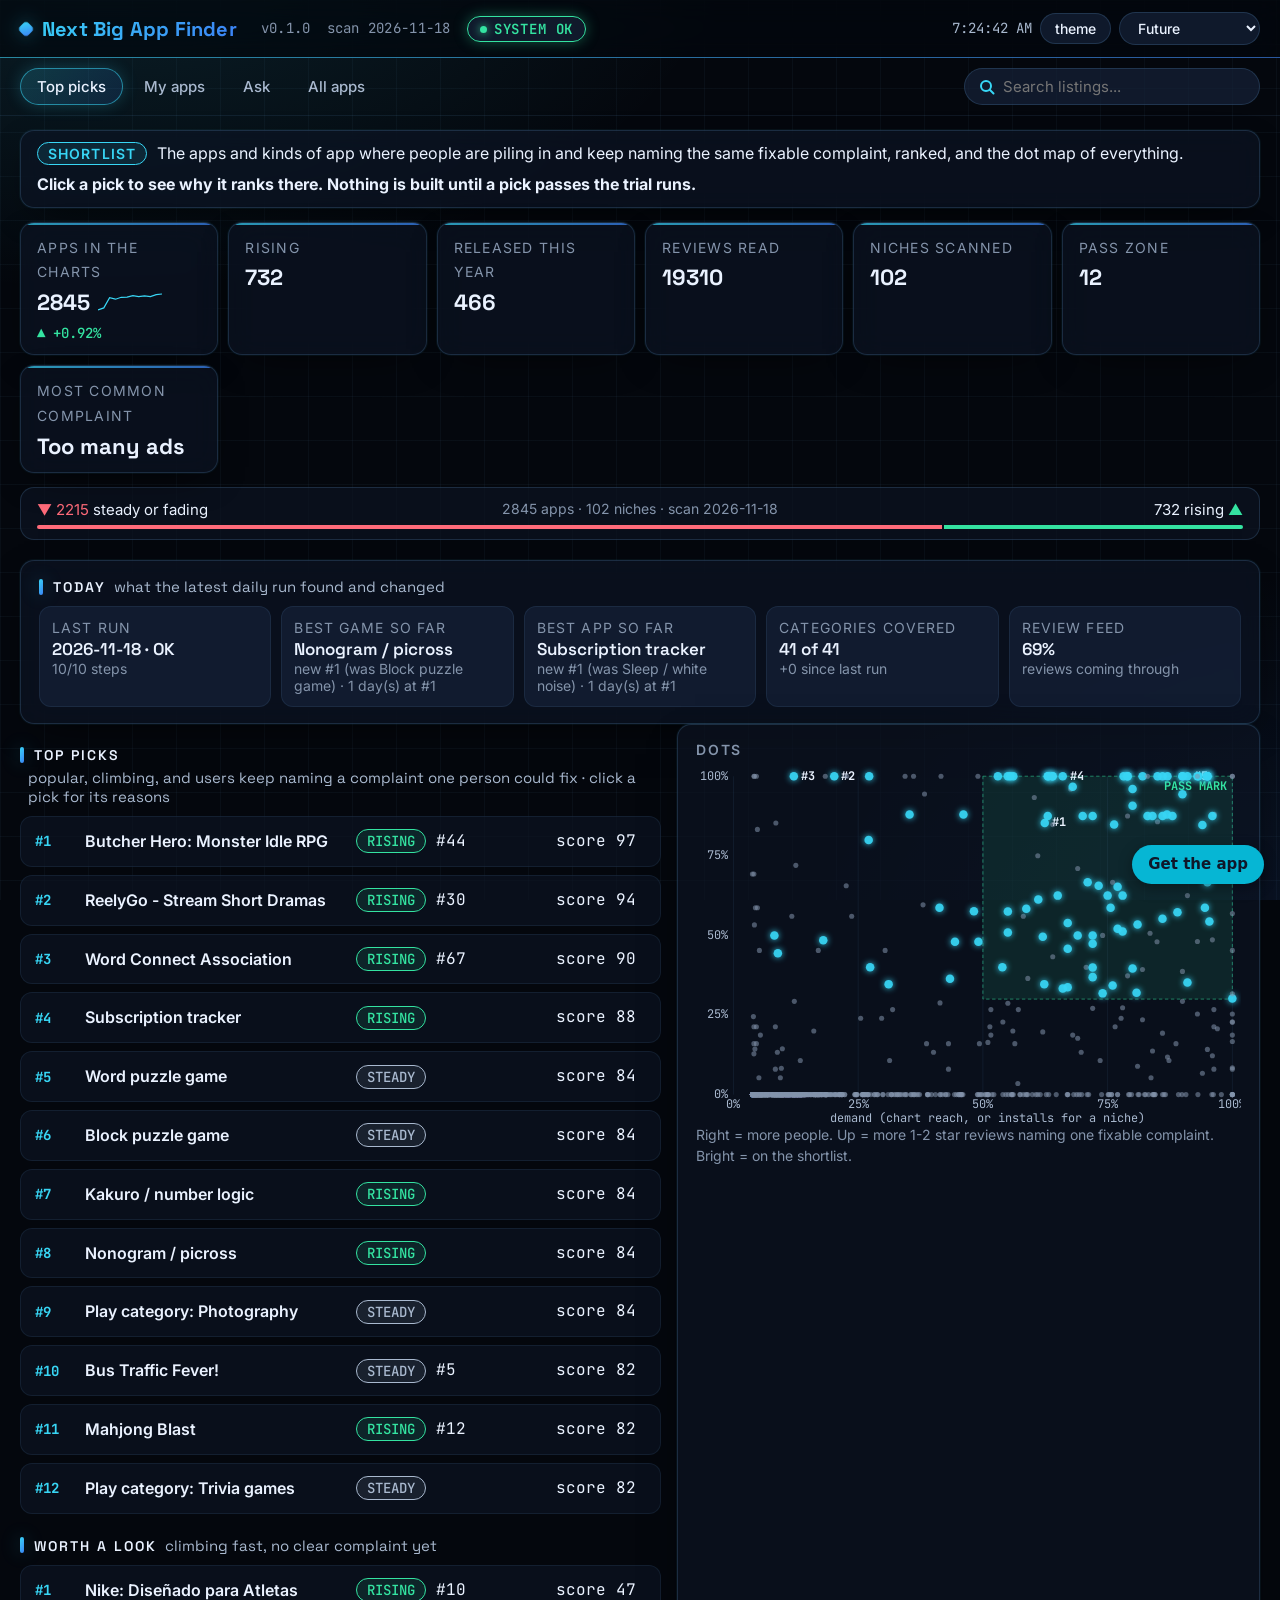
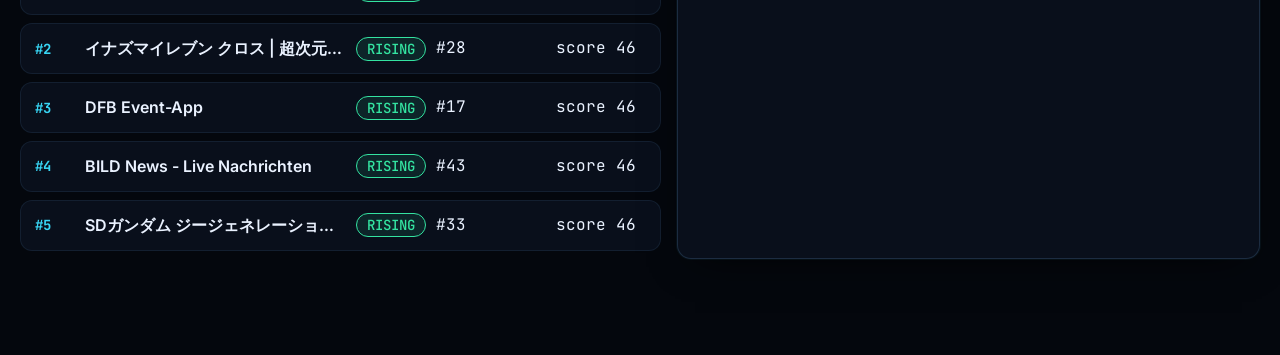
==== commit c83c8943: "App Finder: Get the app button + install page, phone fix (one-row top bar) Co-Authored-By: Claude Op" ====
--- a/index.html
+++ b/index.html
@@ -2,4 +2,4 @@
 try{
   if(localStorage.getItem('look')!=='future'){localStorage.removeItem('skin');localStorage.setItem('look','future');}
   var t=localStorage.getItem('theme'),s=localStorage.getItem('skin');
-  if(t)document.documentElement.setAttribute('data-theme',t); if(s)document.documentElement.setAttribute('data-skin',s);}catch(e){}</script><link rel="manifest" href="manifest.webmanifest"><link rel="icon" href="icons/icon-192.png"><link rel="apple-touch-icon" href="icons/icon-192.png"><meta name="description" content="Which phone apps and games people want, and what they keep complaining about. Updated every day."><style>#rescan{display:none!important}</style></head><body><header class="top"><span class="brand">Next Big App Finder</span><span class="muted mono">v0.1.0</span><span class="muted mono" id="scanday"></span><span class="chip" id="status">loading</span><span class="tools"><span class="mono" id="clock"></span><button id="theme">theme</button><select id="skin"></select><button id="rescan">rescan</button></span></header><div class="tabs"><nav id="nav"></nav><input id="search" type="search" placeholder="Search listings..."></div><div class="sub" id="sub"></div><div class="strip" id="strip"></div><div class="bar" id="bar" hidden></div><main id="main"></main><pre id="layoutsweep" hidden></pre><script src="app.js"></script></body></html>
+  if(t)document.documentElement.setAttribute('data-theme',t); if(s)document.documentElement.setAttribute('data-skin',s);}catch(e){}</script><link rel="manifest" href="manifest.webmanifest"><link rel="icon" href="icons/icon-192.png"><link rel="apple-touch-icon" href="icons/icon-192.png"><meta name="description" content="Which phone apps and games people want, and what they keep complaining about. Updated every day."><style>#rescan{display:none!important}</style><link rel="stylesheet" href="af-fix.css"></head><body><header class="top"><span class="brand">Next Big App Finder</span><span class="muted mono">v0.1.0</span><span class="muted mono" id="scanday"></span><span class="chip" id="status">loading</span><span class="tools"><span class="mono" id="clock"></span><button id="theme">theme</button><select id="skin"></select><button id="rescan">rescan</button></span></header><div class="tabs"><nav id="nav"></nav><input id="search" type="search" placeholder="Search listings..."></div><div class="sub" id="sub"></div><div class="strip" id="strip"></div><div class="bar" id="bar" hidden></div><main id="main"></main><pre id="layoutsweep" hidden></pre><script src="app.js"></script><a id="getapp" href="get-app.html" style="position:fixed;right:16px;bottom:16px;z-index:9999;background:#06b6d4;color:#0f172a;font:700 15px/1 system-ui,-apple-system,Segoe UI,Roboto,sans-serif;text-decoration:none;padding:12px 16px;border-radius:999px;box-shadow:0 4px 14px rgba(0,0,0,.35)">Get the app</a><script src="af-fix.js"></script></body></html>
--- a/af-fix.css
+++ b/af-fix.css
@@ -0,0 +1,40 @@
+/* App Finder phone fix (19 Nov 2026). Added at upload time by the old laptop. Keeps the live look. */
+
+/* Room so the "Get the app" button never covers the last line */
+body{padding-bottom:76px}
+
+/* Pages other than Top picks: the stats cards sit below the page's own content (moved by af-fix.js) */
+html[data-afpage="other"] #strip{margin-top:18px;border-top:1px solid var(--line,#334155)}
+
+@media (max-width:640px){
+  /* Top bar: one row. Name on the left, status and theme on the right. */
+  header.top{flex-wrap:nowrap;gap:8px;padding:8px 12px}
+  header.top .brand{flex:1 1 auto;min-width:0;white-space:nowrap;overflow:hidden;text-overflow:ellipsis;font-size:16px}
+  header.top>.muted,#scanday,#clock,#skin{display:none}
+  header.top #status{flex:0 0 auto;font-size:11px;padding:3px 8px;white-space:nowrap}
+  header.top .tools{flex:0 0 auto;display:flex;gap:6px;margin:0}
+  header.top #theme{padding:4px 10px;font-size:13px}
+
+  /* Tabs on one line, search under them */
+  .tabs{gap:8px 4px;padding:6px 12px 8px}
+  #nav{display:flex;flex-wrap:nowrap;gap:4px;width:100%;overflow-x:auto;scrollbar-width:none}
+  #nav::-webkit-scrollbar{display:none}
+  #nav a,#nav button{flex:0 0 auto;white-space:nowrap;padding:6px 12px}
+
+  /* The plain line on top: shorter intro box */
+  .sub{padding:10px 12px 0}
+  .sub>*{font-size:15px;line-height:1.45}
+
+  /* Rising / fading line: counts on one row, the small print under them */
+  #bar{grid-template-columns:1fr 1fr;gap:4px 8px}
+  #bar .bl{order:1;white-space:nowrap}
+  #bar .br{order:2;text-align:right;white-space:nowrap}
+  #bar>.muted{order:3;grid-column:1/-1;font-size:13px}
+  #bar .bt{order:4;grid-column:1/-1}
+
+  /* Stats cards: two across, smaller */
+  .strip{gap:8px;padding:10px 12px 4px;grid-template-columns:1fr 1fr}
+  .strip>div{padding:8px 10px}
+  .strip span{font-size:12px}
+  .strip b{font-size:17px}
+}
